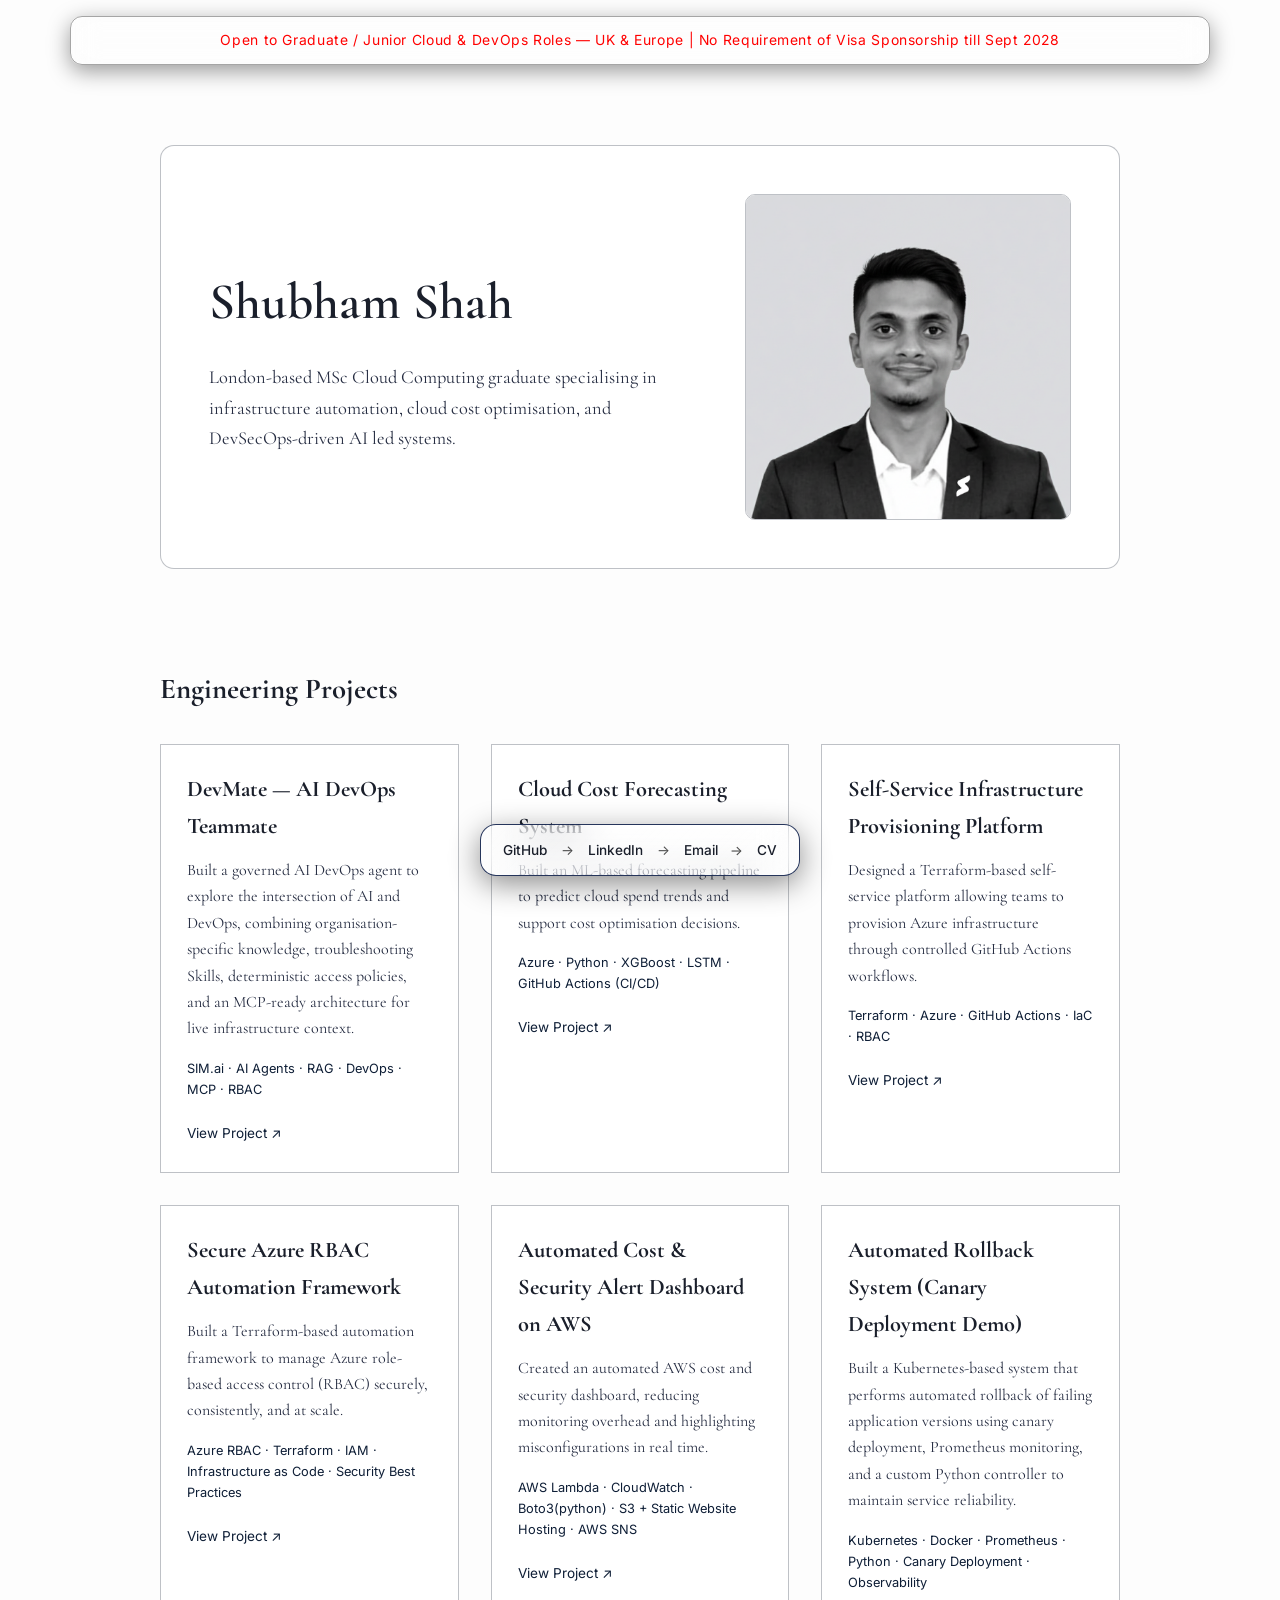
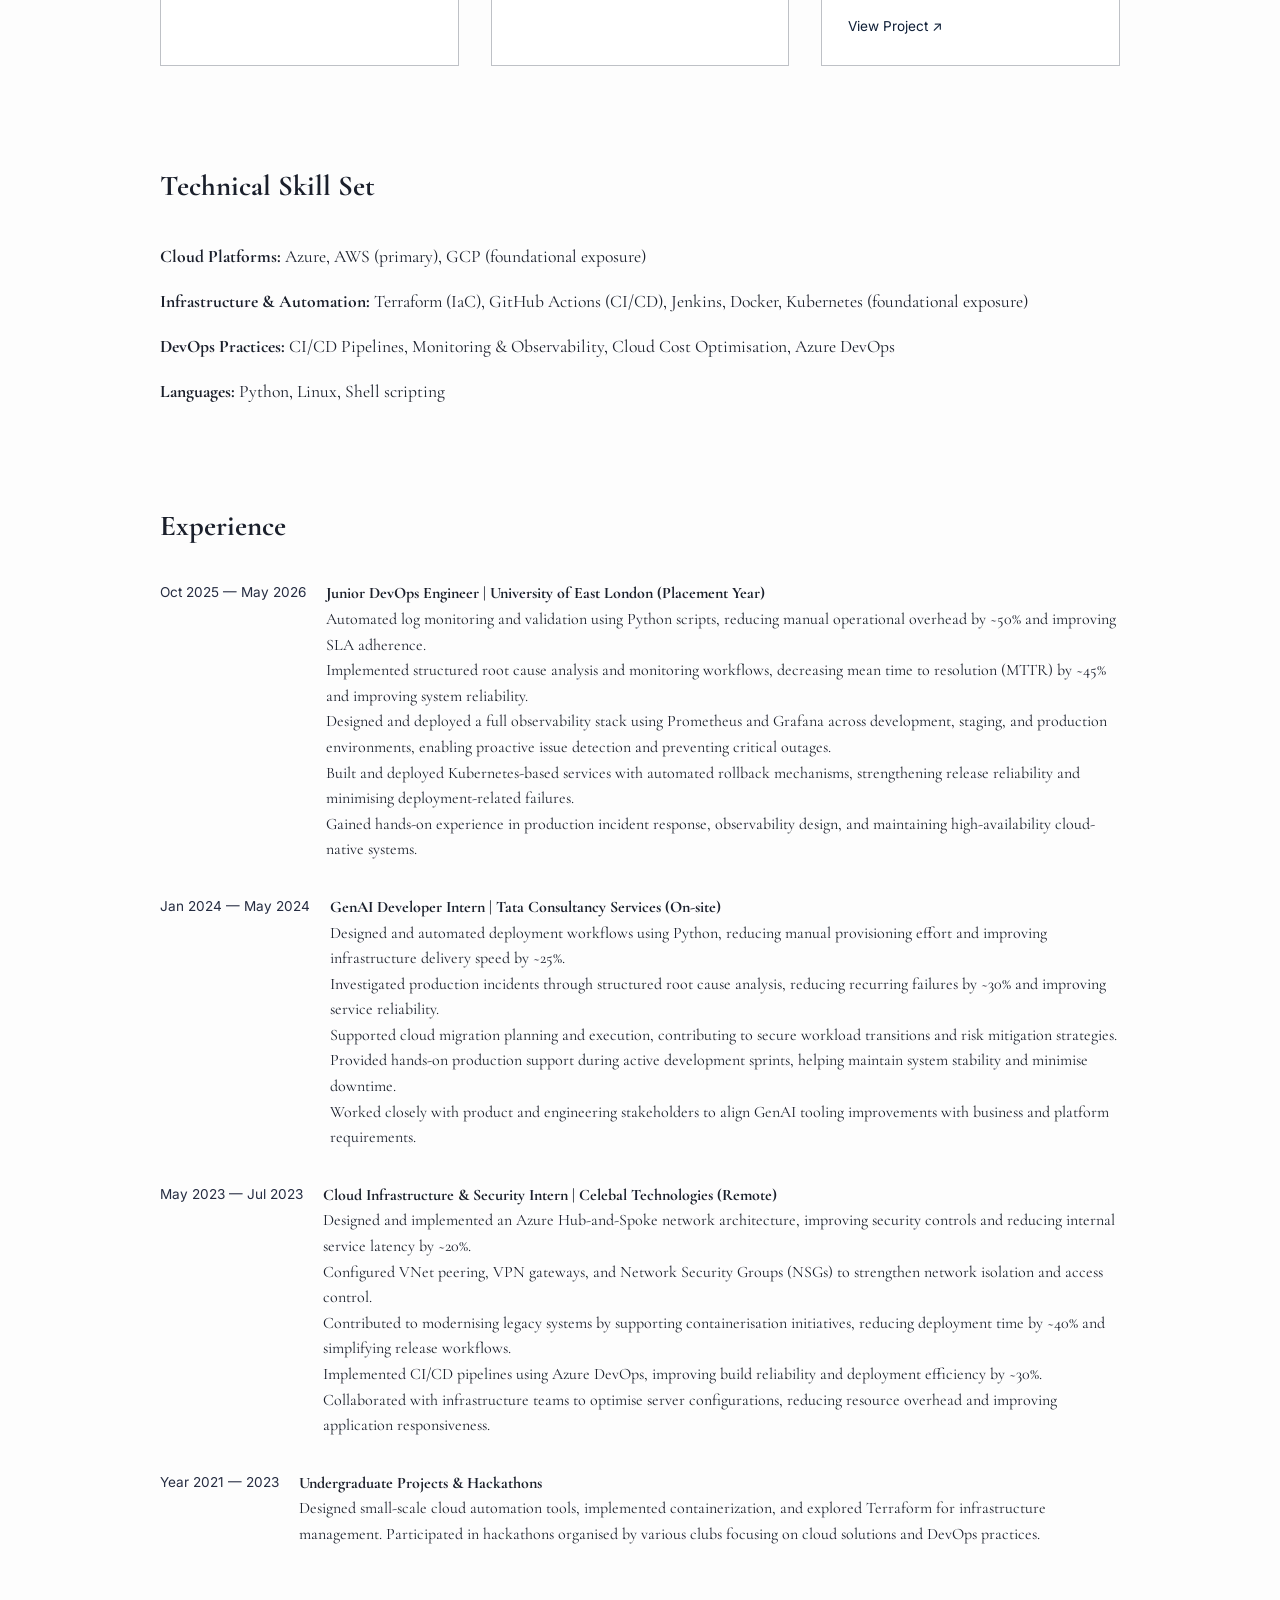
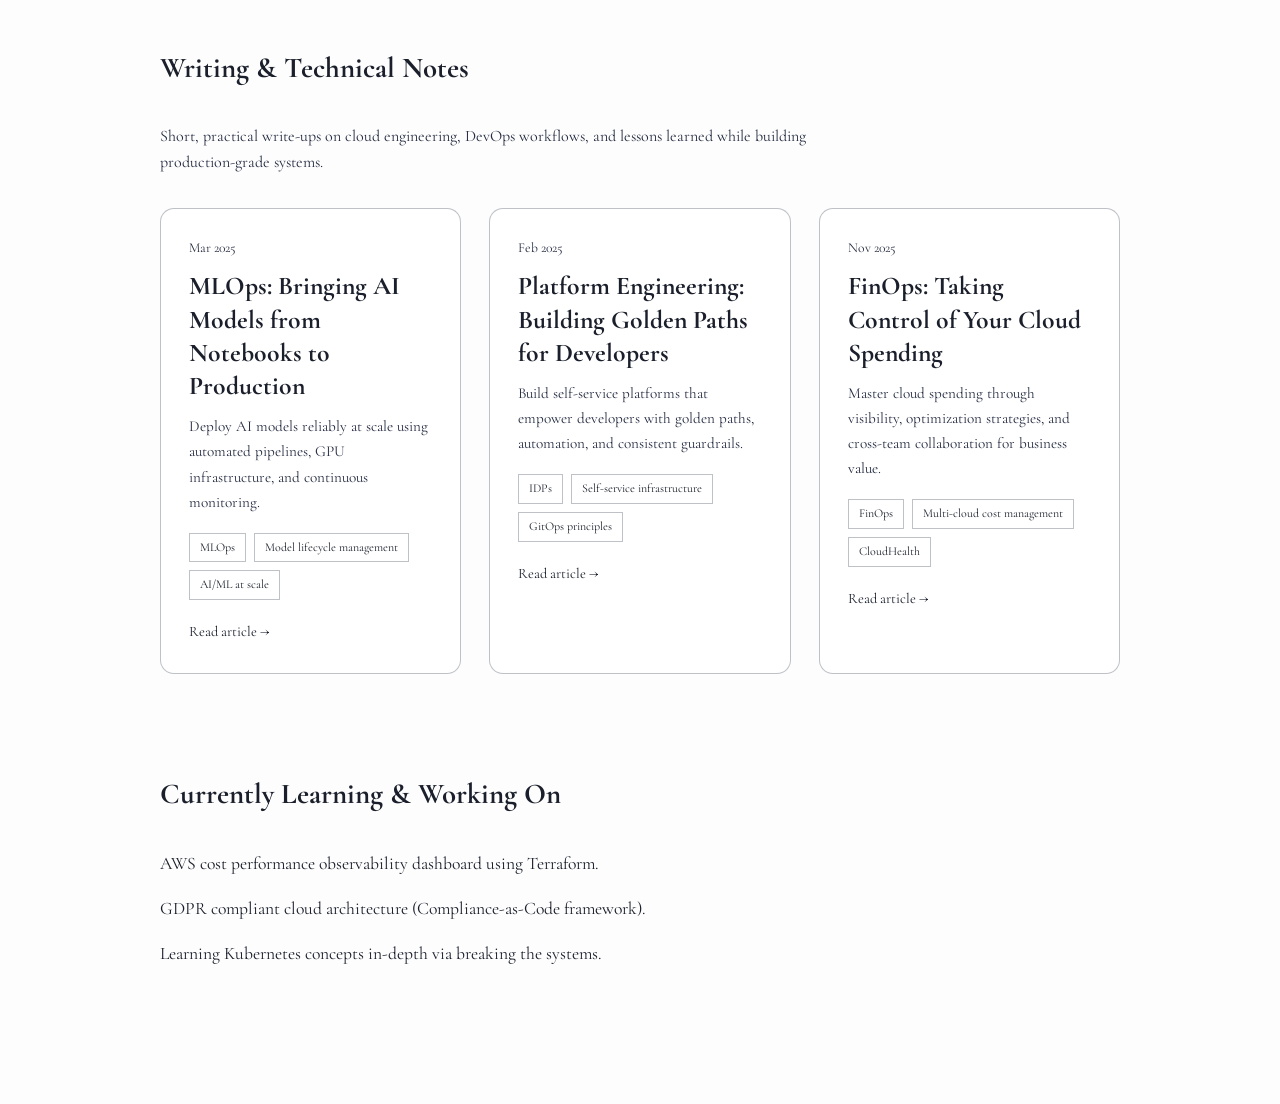
==== index.html @ 37900256 "Modify hiring bar and add DevMate project details Updated hiring bar to reflect no visa sponsorship " ====
<!DOCTYPE html>
<html lang="en">
<head>
  <meta charset="UTF-8" />
  <meta name="viewport" content="width=device-width, initial-scale=1.0" />

  <title>Shubham Shah | Graduate Cloud & DevOps Engineer (UK)</title>

  <!-- SEO -->
  <meta name="description" content="Graduate Cloud & DevOps Engineer based in the UK. MSc Cloud Computing student specialising in Azure, Terraform, CI/CD automation, and cloud cost optimisation. Open to UK & Europe roles requiring visa sponsorship." />
  <meta name="keywords" content="Graduate Cloud Engineer UK, Junior DevOps Engineer, Azure Graduate Engineer, Terraform, CI/CD, Cloud Cost Optimisation, MSc Cloud Computing" />
  <meta name="author" content="Shubham Shah" />

  <!-- Open Graph -->
  <meta property="og:title" content="Shubham Shah | Graduate Cloud & DevOps Engineer (UK)" />
  <meta property="og:description" content="MSc Cloud Computing student specialising in Azure, Terraform, and DevSecOps-driven systems. Open to UK & Europe graduate roles." />
  <meta property="og:type" content="website" />
  <meta property="og:url" content="https://shubhamshah-cloud.me" />
  <meta property="og:image" content="https://shubhamshah-cloud.me/assets/shubham-headshot.png" />

  <!-- LinkedIn -->
  <meta name="linkedin:card" content="summary_large_image" />
  <meta name="linkedin:title" content="Shubham Shah | Graduate Cloud & DevOps Engineer" />
  <meta name="linkedin:description" content="Graduate Cloud & DevOps Engineer based in the UK. Azure, Terraform, CI/CD, cost optimisation." />

  <!-- Fonts -->
  <link rel="preconnect" href="https://fonts.googleapis.com">
  <link rel="preconnect" href="https://fonts.gstatic.com" crossorigin>
  <link href="https://fonts.googleapis.com/css2?family=Cormorant+Garamond:wght@400;500;600&family=Inter:wght@400;500;600&display=swap" rel="stylesheet">
  <link rel="shortcut icon" href="./assets/favicon.png" type="image/x-icon">
  <link rel="stylesheet" href="./css/style.css" />
</head>

<!-- Google tag (gtag.js) -->
<script async src="https://www.googletagmanager.com/gtag/js?id=G-X7SVQ4WQ2C"></script>
<script>
  window.dataLayer = window.dataLayer || [];
  function gtag(){dataLayer.push(arguments);}
  gtag('js', new Date());

  gtag('config', 'G-X7SVQ4WQ2C');
</script>

<body>

  <!-- Sticky Hiring Bar -->
  <div class="hiring-bar">
    Open to Graduate / Junior Cloud & DevOps Roles — UK & Europe | No Requirement of Visa Sponsorship till Sept 2028
  </div>

  <main class="container">

<!-- Hero -->
<section class="hero">
  <div class="hero-card">

    <div class="hero-text">
      <h1>Shubham Shah</h1>
      <p class="subtitle">
        London-based MSc Cloud Computing graduate specialising in infrastructure automation,
        cloud cost optimisation, and DevSecOps-driven AI led systems.
      </p>
    </div>

    <div class="hero-image">
      <img 
        src="assets/shubham-headshot.png"
        alt="Shubham Shah | Graduate Cloud & DevOps Engineer"
        loading="eager"
      />
    </div>

  </div>
</section>


    <!-- Projects -->
    <section class="section">
      <h2>Engineering Projects</h2>

      <div class="grid">

        <article class="card">
          <h3>DevMate — AI DevOps Teammate</h3>
          <p>
            Built a governed AI DevOps agent to explore the intersection of AI and DevOps, combining organisation-specific knowledge, troubleshooting Skills, deterministic access policies, and an MCP-ready architecture for live infrastructure context.
          </p>
          <span class="meta">
            SIM.ai · AI Agents · RAG · DevOps · MCP · RBAC
          </span>
          <a class="project-link" href="https://github.com/Shubham3062/DevMate-AI-DevOps-Teammate" target="_blank">
            View Project ↗
          </a>
        </article>

        
        <article class="card">
          <h3>Cloud Cost Forecasting System</h3>
          <p>
            Built an ML-based forecasting pipeline to predict cloud spend trends and
            support cost optimisation decisions.
          </p>
          <span class="meta">
            Azure · Python · XGBoost · LSTM · GitHub Actions (CI/CD)
          </span>
          <a class="project-link" href="https://drive.google.com/file/d/1mlfIGfrGMw0y7oA1GEj333Q5GN-JoqkY/view?usp=sharing" target="_blank">
            View Project ↗
          </a>
        </article>

        <article class="card">
          <h3>Self-Service Infrastructure Provisioning Platform</h3>
          <p>
            Designed a Terraform-based self-service platform allowing teams to
            provision Azure infrastructure through controlled GitHub Actions workflows.
          </p>
          <span class="meta">
            Terraform · Azure · GitHub Actions · IaC · RBAC
          </span>
          <a class="project-link" href="https://github.com/Shubham3062/Self-Infra-Provision-Using-Terraform" target="_blank">
            View Project ↗
          </a>
        </article>

        <article class="card">
          <h3>Secure Azure RBAC Automation Framework</h3>
          <p>
            Built a Terraform-based automation framework to manage Azure role-based access control (RBAC) securely, consistently, and at scale.
          </p>
          <span class="meta">
            Azure RBAC · Terraform · IAM · Infrastructure as Code · Security Best Practices
          </span>
          <a class="project-link" href="https://github.com/Shubham3062/Secure-Azure-RBAC-Automation" target="_blank">
            View Project ↗
          </a>
        </article>

        <article class="card">
          <h3>Automated Cost & Security Alert Dashboard on AWS</h3>
          <p>
            Created an automated AWS cost and security dashboard, reducing monitoring overhead and highlighting misconfigurations in real time.
          </p>
          <span class="meta">
            AWS Lambda · CloudWatch · Boto3(python) · S3 + Static Website Hosting · AWS SNS
          </span>
          <a class="project-link" href="https://github.com/Shubham3062/Automated-Cost-Security-Alert-Dashboard-on-AWS " target="_blank">
            View Project ↗
          </a>
        </article>

        <article class="card">
          <h3>Automated Rollback System (Canary Deployment Demo)</h3>
          <p>
            Built a Kubernetes-based system that performs automated rollback of failing application versions using canary deployment, Prometheus monitoring, and a custom Python controller to maintain service reliability.
          </p>
          <span class="meta">
            Kubernetes · Docker · Prometheus · Python · Canary Deployment · Observability
          </span>
          <a class="project-link" href="https://github.com/Shubham3062/Automated-Rollback-System" target="_blank">
            View Project ↗
          </a>
        </article>

        <!-- <article class="card">
          <h3>Cloud Reliability Engineering & Incident Simulation</h3>
          <p>
            Simulated infrastructure failures to validate auto-healing, scaling behaviour, and incident response workflows in cloud environments.
          </p>
          <span class="meta">
            Azure Compute Services · Auto Scaling · Health Probes · Fault Simulation · Runbooks · Post-Incident Reviews
          </span>
          <a class="project-link" href="https://github.com/yourusername/self-service-infra" target="_blank">
            View Project ↗
          </a>
        </article> -->

      </div>
    </section>

    <!-- Skills -->
    <section class="section">
      <h2>Technical Skill Set</h2>

      <ul class="skills">
        <li><strong>Cloud Platforms:</strong> Azure, AWS (primary), GCP (foundational exposure)</li>
        <li><strong>Infrastructure & Automation:</strong> Terraform (IaC), GitHub Actions (CI/CD), Jenkins, Docker, Kubernetes (foundational exposure)</li>
        <li><strong>DevOps Practices:</strong> CI/CD Pipelines, Monitoring & Observability, Cloud Cost Optimisation, Azure DevOps</li>
        <li><strong>Languages:</strong> Python, Linux, Shell scripting</li>
      </ul>
    </section>

  <!-- Experience -->
<section class="section">
  <h2>Experience</h2>

  <div class="experience-list">

        <div class="experience-item">
  <span class="year">Oct 2025 — May 2026</span>
  <p>
    <b>Junior DevOps Engineer | University of East London (Placement Year)</b><br />
    Automated log monitoring and validation using Python scripts, reducing manual operational overhead by ~50% and improving SLA adherence.<br>

    Implemented structured root cause analysis and monitoring workflows, decreasing mean time to resolution (MTTR) by ~45% and improving system reliability.<br>

    Designed and deployed a full observability stack using Prometheus and Grafana across development, staging, and production environments, enabling proactive issue detection and preventing critical outages.<br>

    Built and deployed Kubernetes-based services with automated rollback mechanisms, strengthening release reliability and minimising deployment-related failures.<br>

    Gained hands-on experience in production incident response, observability design, and maintaining high-availability cloud-native systems.
  </p>
</div>

    <div class="experience-item">
      <span class="year">Jan 2024 — May 2024</span>
      <p>
        <b>GenAI Developer Intern | Tata Consultancy Services (On-site)</b><br />
        Designed and automated deployment workflows using Python, reducing manual provisioning effort and improving infrastructure delivery speed by ~25%.<br>

Investigated production incidents through structured root cause analysis, reducing recurring failures by ~30% and improving service reliability.<br>

Supported cloud migration planning and execution, contributing to secure workload transitions and risk mitigation strategies.<br>

Provided hands-on production support during active development sprints, helping maintain system stability and minimise downtime.<br>

Worked closely with product and engineering stakeholders to align GenAI tooling improvements with business and platform requirements.
      </p>
    </div>

    <div class="experience-item">
      <span class="year">May 2023 — Jul 2023</span>
      <p>
        <b>Cloud Infrastructure & Security Intern | Celebal Technologies (Remote)</b><br />
        Designed and implemented an Azure Hub-and-Spoke network architecture, improving security controls and reducing internal service latency by ~20%.<br>

Configured VNet peering, VPN gateways, and Network Security Groups (NSGs) to strengthen network isolation and access control.<br>

Contributed to modernising legacy systems by supporting containerisation initiatives, reducing deployment time by ~40% and simplifying release workflows.<br>

Implemented CI/CD pipelines using Azure DevOps, improving build reliability and deployment efficiency by ~30%.<br>

Collaborated with infrastructure teams to optimise server configurations, reducing resource overhead and improving application responsiveness.
      </p>
    </div>

    <div class="experience-item">
      <span class="year">Year 2021 — 2023</span>
      <p>
        <b>Undergraduate Projects & Hackathons</b><br />
        Designed small-scale cloud automation tools, implemented containerization,
        and explored Terraform for infrastructure management. 
        Participated in hackathons organised by various clubs focusing on cloud solutions and DevOps practices.
      </p>
    </div>

  </div>
</section>



<!-- Blogs -->
<section class="section">
  <h2>Writing & Technical Notes</h2>
  <p class="section-intro">
    Short, practical write-ups on cloud engineering, DevOps workflows, and
    lessons learned while building production-grade systems.
  </p>

  <div class="blog-grid">

    <article class="blog-card">
      <span class="blog-date">Mar 2025</span>
      <h3>
        MLOps: Bringing AI Models from Notebooks to Production
      </h3>
      <p>
        Deploy AI models reliably at scale using automated pipelines, GPU infrastructure, and continuous monitoring.
      </p>
      <div class="blog-tags">
        <span>MLOps</span>
        <span>Model lifecycle management</span>
        <span>AI/ML at scale</span>
      </div>
      <a href="./blogs/mlops.html" class="blog-link">
        Read article →
      </a>
    </article>

    <article class="blog-card">
      <span class="blog-date">Feb 2025</span>
      <h3>
        Platform Engineering: Building Golden Paths for Developers
      </h3>
      <p>
        Build self-service platforms that empower developers with golden paths, automation, and consistent guardrails.
      </p>
      <div class="blog-tags">
        <span>IDPs</span>
        <span>Self-service infrastructure</span>
        <span>GitOps principles</span>
      </div>
      <a href="./blogs/platform.html" class="blog-link">
        Read article →
      </a>
    </article>

    <article class="blog-card">
      <span class="blog-date">Nov 2025</span>
      <h3>
        FinOps: Taking Control of Your Cloud Spending
      </h3>
      <p>
         Master cloud spending through visibility, optimization strategies, and cross-team collaboration for business value.
      </p>
      <div class="blog-tags">
        <span>FinOps</span>
        <span>Multi-cloud cost management</span>
        <span>CloudHealth</span>
      </div>
      <a href="./blogs/finops.html" class="blog-link">
        Read article →
      </a>
    </article>

  </div>
</section>



<div class="hire-me">
  <p class="hire-title">Interested in working together?</p>
  <p class="hire-text">
    If you’re hiring for cloud or DevOps roles, I’d be happy to discuss how my work could fit your team.
  </p>
  <a
    href="mailto:shubhamshah130@gmail.com?subject=Exploring%20a%20Cloud%20Engineering%20Opportunity&body=Hi%20Shubham,%0D%0A%0D%0AI’ve%20reviewed%20your%20work%20and%20would%20like%20to%20discuss%20a%20potential%20opportunity%20to%20work%20together.%0D%0A%0D%0ABest%20regards,"
    class="hire-link"
  >
    Start a conversation →
  </a>
</div>




    <!-- Current Focus -->
    <section class="section">
      <h2>Currently Learning & Working On</h2>

      <ul class="focus">
        <li>AWS cost performance observability dashboard using Terraform.</li>
        <li>GDPR compliant cloud architecture (Compliance-as-Code framework).</li>
        <li>Learning Kubernetes concepts in-depth via breaking the systems.</li>
      </ul>
    </section>

  </main>

  <!-- Floating Glass Island -->
  <div class="floating-links">
    <a href="https://github.com/Shubham3062" target="_blank">GitHub</a>
    <span class="arrow">→</span>

    <a href="https://linkedin.com/in/shubhamshah30" target="_blank">LinkedIn</a>
    <span class="arrow">→</span>

    <a href="mailto:shahshubham130@gmail.com">Email</a>
    <span class="arrow rotate">↗</span>

    <a href="https://drive.google.com/file/d/14L3vm9Drym7bvIbJFy0ZajEjXGR_UyhY/view?usp=drive_link" target="_blank">CV</a>
  </div>

</body>
</html>
---- css/style.css ----
:root {
  --bg: #fdfdfd;          
  --surface: #ffffff;      
  --text: #1a1f2b;        
  --muted: #252c41;        
  --accent: #0e1e36;       
  --border: rgba(22, 32, 51, 0.28); 
  --glass: rgba(11, 30, 74, 0.55);  
}


* {
  margin: 0;
  padding: 0;
  box-sizing: border-box;
}

body {
  background: var(--bg);
  color: var(--text);
  font-family: 'Cormorant Garamond', serif;
  line-height: 1.65;
}

/* Hiring Bar — Glassmorphed, Rounded, Elevated */
.hiring-bar {
  position: sticky;
  top: 16px; /* space from top */
  z-index: 1000;

  max-width: 1140px;
  margin: 0 auto;

  background: linear-gradient(
    135deg,
    rgba(221, 228, 232, 0.18),
    
  );

  backdrop-filter: blur(14px) saturate(135%);
  -webkit-backdrop-filter: blur(14px) saturate(135%);

  color: #ff0000;
  font-family: 'Inter', sans-serif;
  font-size: 0.87rem;
  letter-spacing: 0.045em;
  text-align: center;

  padding: 12px 20px;

  border-radius: 12px;
  border: 1px solid rgba(0, 0, 0, 0.35);

  box-shadow:
    0 6px 22px rgba(0, 0, 0, 0.4),
    inset 0 0 0 1px rgba(255, 255, 255, 0);
}



/* Layout */
.container {
  max-width: 960px;
  margin: 0 auto;
  padding: 0px 0px 120px;
}

.section {
  margin-top: 96px;
}

/* Hero Section */
.hero {
  margin: 96px 0 72px;
}

/* Hero Card */
.hero-card {
  display: grid;
  grid-template-columns: 1.2fr 0.8fr;
  gap: 48px;
  align-items: center;

  background: var(--surface);
  border: 1px solid var(--border);
  border-radius: 14px;

  padding: 48px;
}

/* Hero Text */
.hero-text h1 {
  font-family: 'Cormorant Garamond', serif;
  font-size: 3.2rem;
  font-weight: 600;
  color: var(--text);
  margin: 0;
}

.hero-text .subtitle {
  max-width: 560px;
  margin-top: 18px;
  font-size: 1.15rem;
  line-height: 1.65;
  color: var(--muted);
}

/* Hero Image */
.hero-image img {
  width: 100%;
  max-width: 360px;
  height: auto;
  display: block;

  border-radius: 10px;
  border: 1px solid var(--border);
}


/* Headings */
h2 {
  font-size: 1.8rem;
  margin-bottom: 32px;
}

h3 {
  font-size: 1.4rem;
  margin-bottom: 12px;
}

/* Grid */
.grid {
  display: grid;
  grid-template-columns: repeat(auto-fit, minmax(280px, 1fr));
  gap: 32px;
}

/* Cards */
.card {
  background: var(--surface);
  border: 1px solid var(--border);
  padding: 26px;
}

.card p {
  color: var(--muted);
  margin-bottom: 16px;
  font: Inter, sans-serif;
}

.meta {
  display: block;
  font-family: 'Inter', sans-serif;
  font-size: 0.8rem;
  color: var(--accent);
  margin-bottom: 20px;
}

.project-link {
  font-family: 'Inter', sans-serif;
  font-size: 0.85rem;
  text-decoration: none;
  color: var(--accent);
  border-bottom: 1px solid transparent;
}

.project-link:hover {
  border-color: var(--accent);
}

/* Lists */
.skills,
.focus {
  list-style: none;
}

.skills li,
.focus li {
  margin-bottom: 16px;
  font-size: 1.1rem;
}

/* Experience List */
.experience-list {
  display: flex;
  flex-direction: column;
  gap: 32px; /* subtle vertical space between items */
}

.experience-item {
  display: flex;
  gap: 20px; /* space between year and description */
  align-items: flex-start;
}

.experience-item .year {
  flex-shrink: 0;
  font-family: 'Inter', sans-serif;
  font-size: 0.85rem;
  color: var(--muted);
  white-space: nowrap;
}

.experience-item p {
  margin: 0;
  color: var(--text);
  line-height: 1.6;
}

/* Blog Section */
.section-intro {
  max-width: 720px;
  margin-bottom: 32px;
  color: var(--muted);
  font-size: 1rem;
}

.blog-grid {
  display: grid;
  grid-template-columns: repeat(auto-fit, minmax(280px, 1fr));
  gap: 28px;
}

.blog-card {
  background: var(--surface);
  border: 1px solid var(--border);
  padding: 28px;
  border-radius: 14px;
  transition: transform 0.25s ease, box-shadow 0.25s ease;
}

.blog-card:hover {
  transform: translateY(-4px);
  box-shadow: 0 12px 30px rgba(22, 32, 51, 0.08);
}

.blog-date {
  display: block;
  font-size: 0.85rem;
  color: var(--muted);
  margin-bottom: 10px;
}

.blog-card h3 {
  font-family: "Cormorant Garamond", serif;
  font-size: 1.6rem;
  margin-bottom: 12px;
  line-height: 1.3;
}

.blog-card p {
  font-size: 0.95rem;
  color: var(--muted);
  margin-bottom: 18px;
}

.blog-tags {
  display: flex;
  flex-wrap: wrap;
  gap: 8px;
  margin-bottom: 18px;
}

.blog-tags span {
  font-size: 0.75rem;
  padding: 4px 10px;
  border: 1px solid var(--border);
  background: #ffffff;
  color: var(--text);
}

.blog-link {
  font-size: 0.9rem;
  text-decoration: none;
  color: var(--text);
  border-bottom: 1px solid transparent;
  transition: border-color 0.2s ease;
}

.blog-link:hover {
  border-color: var(--text);
}

/* Mobile tweaks */
@media (max-width: 480px) {
  .blog-card {
    padding: 22px;
  }

  .blog-card h3 {
    font-size: 1.4rem;
  }
}

/* Hire Me CTA */
.hire-me {
  position: fixed;
  bottom: 100px;
  right: 28px;
  max-width: 320px;
  padding: 22px 24px;
  background: rgba(255, 255, 255, 0.82);
  backdrop-filter: blur(18px);
  border: 1px solid rgba(22, 32, 51, 0.35);
  border-radius: 14px;
  box-shadow: 0 20px 40px rgba(22, 32, 51, 0.12);

  opacity: 0;
  transform: translateY(10px);
  pointer-events: none;
  transition: all 0.3s ease;
}

/* Show on hover (desktop intent) */
body:hover .hire-me {
  opacity: 1;
  transform: translateY(0);
  pointer-events: auto;
}

/* Title */
.hire-title {
  font-size: 1.1rem;
  font-weight: 600;
  color: var(--text);
  margin-bottom: 8px;
  letter-spacing: 0.2px;
}

/* Body text */
.hire-text {
  font-size: 0.90rem;
  color: var(--muted);
  line-height: 1.5;
  margin-bottom: 14px;
}

/* CTA link */
.hire-link {
  font-size: 0.90rem;
  font-weight: 500;
  color: #ff2222;
  text-decoration: none;
  border-bottom: 1px solid rgba(31, 58, 138, 0.3);
  padding-bottom: 2px;
  transition: color 0.2s ease, border-color 0.2s ease;
}

.hire-link:hover {
  color: #1a2f6b;
  border-bottom-color: #1a2f6b;
}

/* Disable on mobile */
@media (max-width: 768px) {
  .hire-me {
    display: none;
  }
}


/* Floating Glass Island */
.floating-links {
  position: fixed;
  bottom: 24px;
  left: 50%;
  transform: translateX(-50%);
  background: linear-gradient(
    135deg,
    rgba(255,255,255,0.25),
    rgba(255,255,255,0.08)
  );
  backdrop-filter: blur(18px) saturate(140%);
  -webkit-backdrop-filter: blur(18px) saturate(140%);
  border: 1px solid rgba(15, 32, 74, 0.9);
  border-radius: 16px;
  padding: 14px 22px;
  display: flex;
  gap: 14px;
  align-items: center;
  font-family: 'Inter', sans-serif;
  font-size: 0.85rem;
  box-shadow:
    0 8px 30px rgba(0, 0, 0, 0.45),
    inset 0 0 0 1px rgba(255, 255, 255, 0.12);
}

.floating-links a {
  text-decoration: none;
  color: var(--text);
  font-weight: 500;
}

.arrow {
  color: rgba(0, 0, 0, 0.7);
}

.arrow.rotate {
  transform: rotate(45deg);
}

/* =========================
   Notes / Blog Page (Refined)
   ========================= */

.blog-page {
  max-width: 960px;
  margin: 40px auto 140px;
  padding: 0 20px;
}

/* Title */
.blog-title {
  font-size: 2.8rem;
  font-weight: 600;
  color: var(--text);
  margin-bottom: 6px;
}

/* Meta */
.blog-meta {
  font-family: "Inter", sans-serif;
  font-size: 0.85rem;
  color: var(--muted);
  letter-spacing: 0.03em;
  margin-bottom: 42px;
}

/* Content Card */
.blog-body {
  background: var(--surface);
  border: 1px solid var(--border);
  border-radius: 16px;
  padding: 48px 52px;
}

/* Paragraphs */
.blog-body p {
  font-family: "Inter", sans-serif;
  font-size: 0.95rem;
  line-height: 1.75;
  color: var(--text);
  margin-bottom: 10px;
}

/* Section Headings */
.blog-body h2 {
  font-family: "Inter", sans-serif;
  font-size: 1rem;
  font-weight: 600;
  letter-spacing: 0.04em;
  text-transform: uppercase;
  color: var(--accent);
  margin: 52px 0 14px;
}

.blog-body h3 {
  font-family: "Inter", sans-serif;
  font-size: 0.95rem;
  font-weight: 600;
  color: var(--text);
  margin: 34px 0 12px;
}

/* Lists */
.blog-body ul {
  margin: 14px 0 26px 20px;
  padding: 0;
}

.blog-body li {
  font-family: "Inter", sans-serif;
  font-size: 0.9rem;
  line-height: 1.65;
  color: var(--text);
  margin-bottom: 10px;
}

/* Soft Divider */
.blog-divider {
  height: 1px;
  background: linear-gradient(
    to right,
    transparent,
    var(--border),
    transparent
  );
  margin: 48px 0;
}

/* CTA */
.blog-cta {
  margin-top: 56px;
  padding-top: 28px;
  border-top: 1px solid var(--border);
}

.blog-cta p {
  font-family: "Inter", sans-serif;
  font-size: 0.9rem;
  color: var(--muted);
  margin-bottom: 10px;
}

.blog-cta a {
  font-family: "Inter", sans-serif;
  font-size: 0.9rem;
  font-weight: 500;
  color: var(--accent);
  text-decoration: none;
  border-bottom: 1px solid rgba(14, 30, 54, 0.35);
  padding-bottom: 2px;
  transition: border-color 0.2s ease;
}

.blog-cta a:hover {
  border-bottom-color: var(--accent);
}

/* =========================
   Mobile Refinement
   ========================= */

@media (max-width: 768px) {
  .blog-title {
    font-size: 2.2rem;
  }

  .blog-body {
    padding: 34px 26px;
  }

  .blog-meta {
    margin-bottom: 32px;
  }
}

@media (max-width: 480px) {
  .blog-title {
    font-size: 2rem;
  }

  .blog-body {
    padding: 28px 22px;
  }
}


/* ----------------------------
   Mobile Optimisation
-----------------------------*/

@media (max-width: 768px) {

  .container {
    padding: 0px 24px 100px;
  }

  .hiring-bar {
    top: 12px;
    margin: 0 16px;
    font-size: 0.75rem;
    padding: 10px 16px;
  }

  .hero {
    margin: 64px 0 56px;
  }

  .hero-card {
    grid-template-columns: 1fr;
    gap: 32px;
    padding: 32px;
    text-align: center;
  }

  .hero-text h1 {
    font-size: 2.4rem;
  }

  .hero-text .subtitle {
    margin: 14px auto 0;
    font-size: 1rem;
  }

  .hero-image img {
    max-width: 260px;
    margin: 0 auto;
  }

  .subtitle {
    font-size: 1.05rem;
  }

  .section {
    margin-top: 72px;
  }

  h2 {
    font-size: 1.5rem;
    margin-bottom: 24px;
  }

  h3 {
    font-size: 1.25rem;
  }

  .card {
    padding: 22px;
  }

  .skills li,
  .focus li {
    font-size: 1rem;
  }

  .experience {
    flex-direction: inherit;
    gap: 8px;
  }

  .experience-item {
    flex-wrap: wrap;
  }

  .floating-links {
    backdrop-filter: blur(14px) saturate(130%);
    padding: 12px 18px;
    font-size: 0.8rem;
    /* flex-wrap: wrap; */
    justify-content: center;
  }
}

@media (max-width: 480px) {

  .hero h1 {
    font-size: 2.1rem;
  }

  .subtitle {
    font-size: 1rem;
  }

  .floating-links {
    bottom: 16px;
  }
}
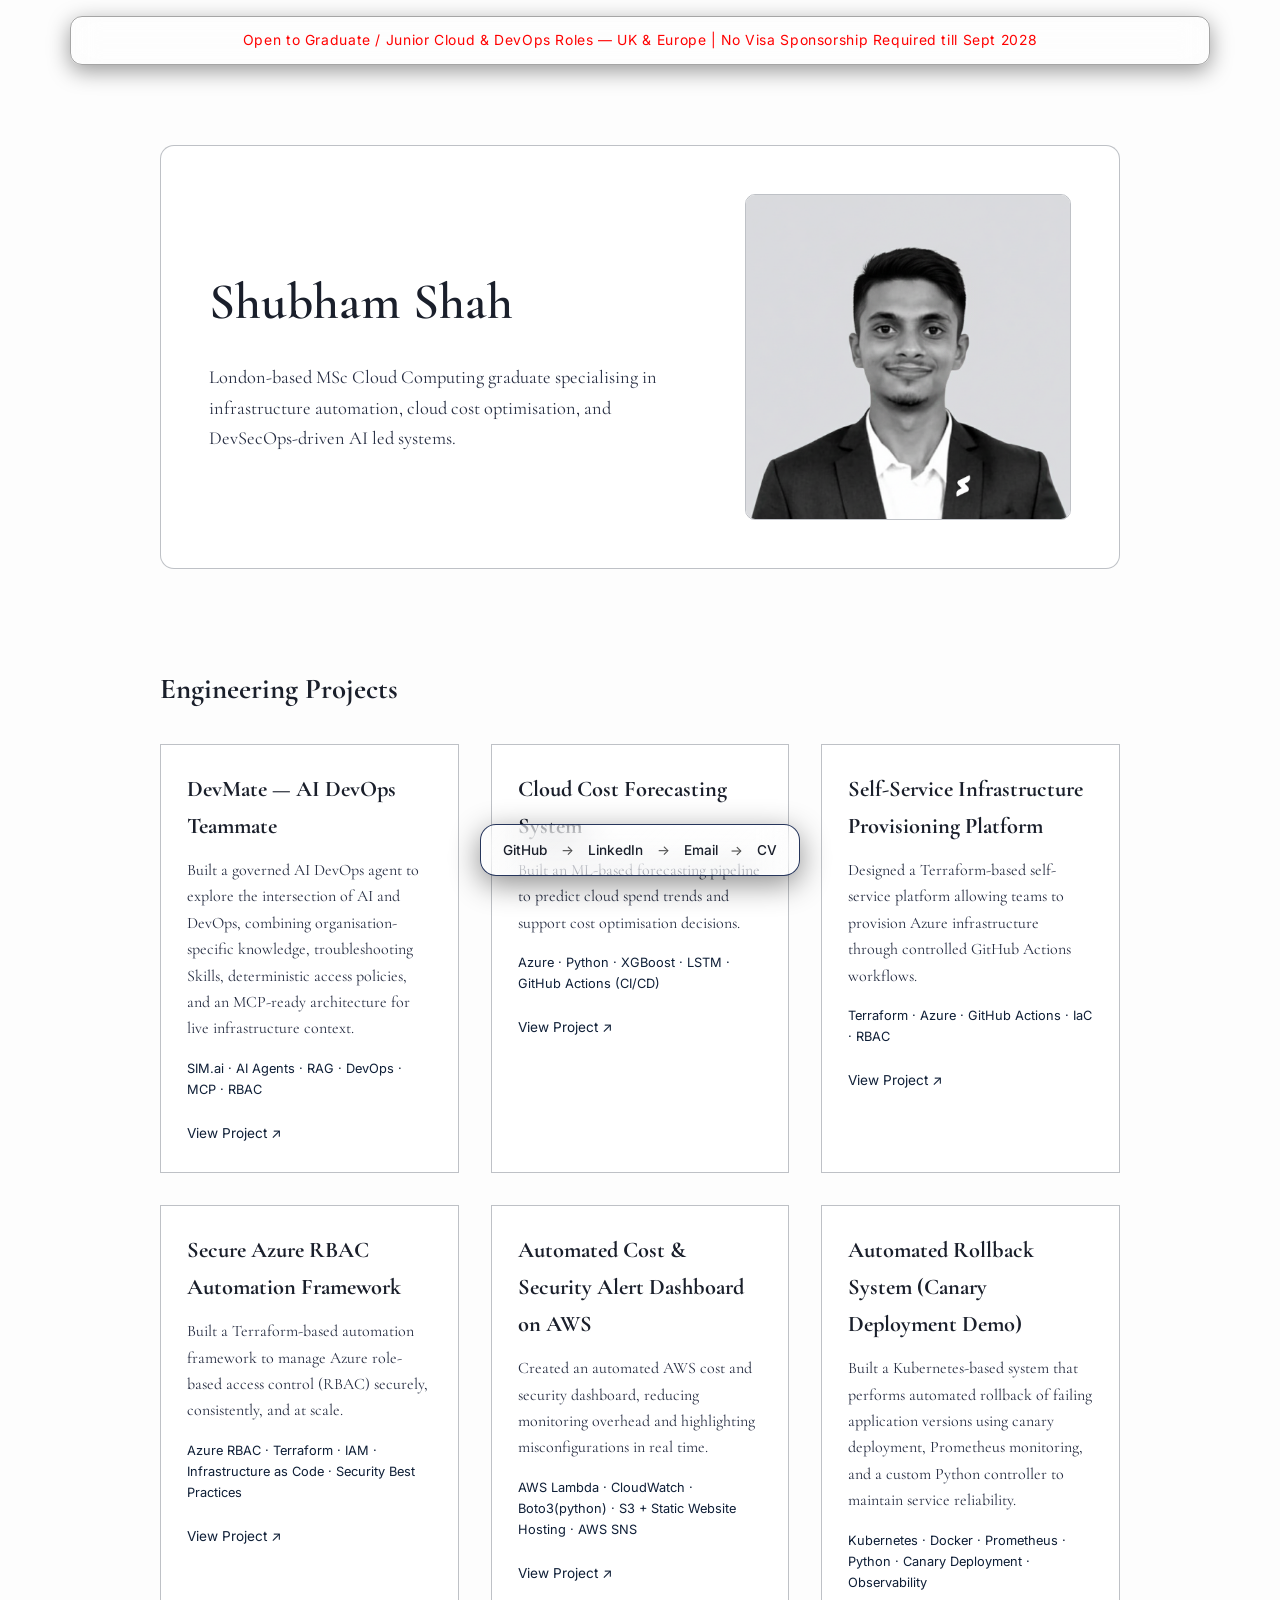
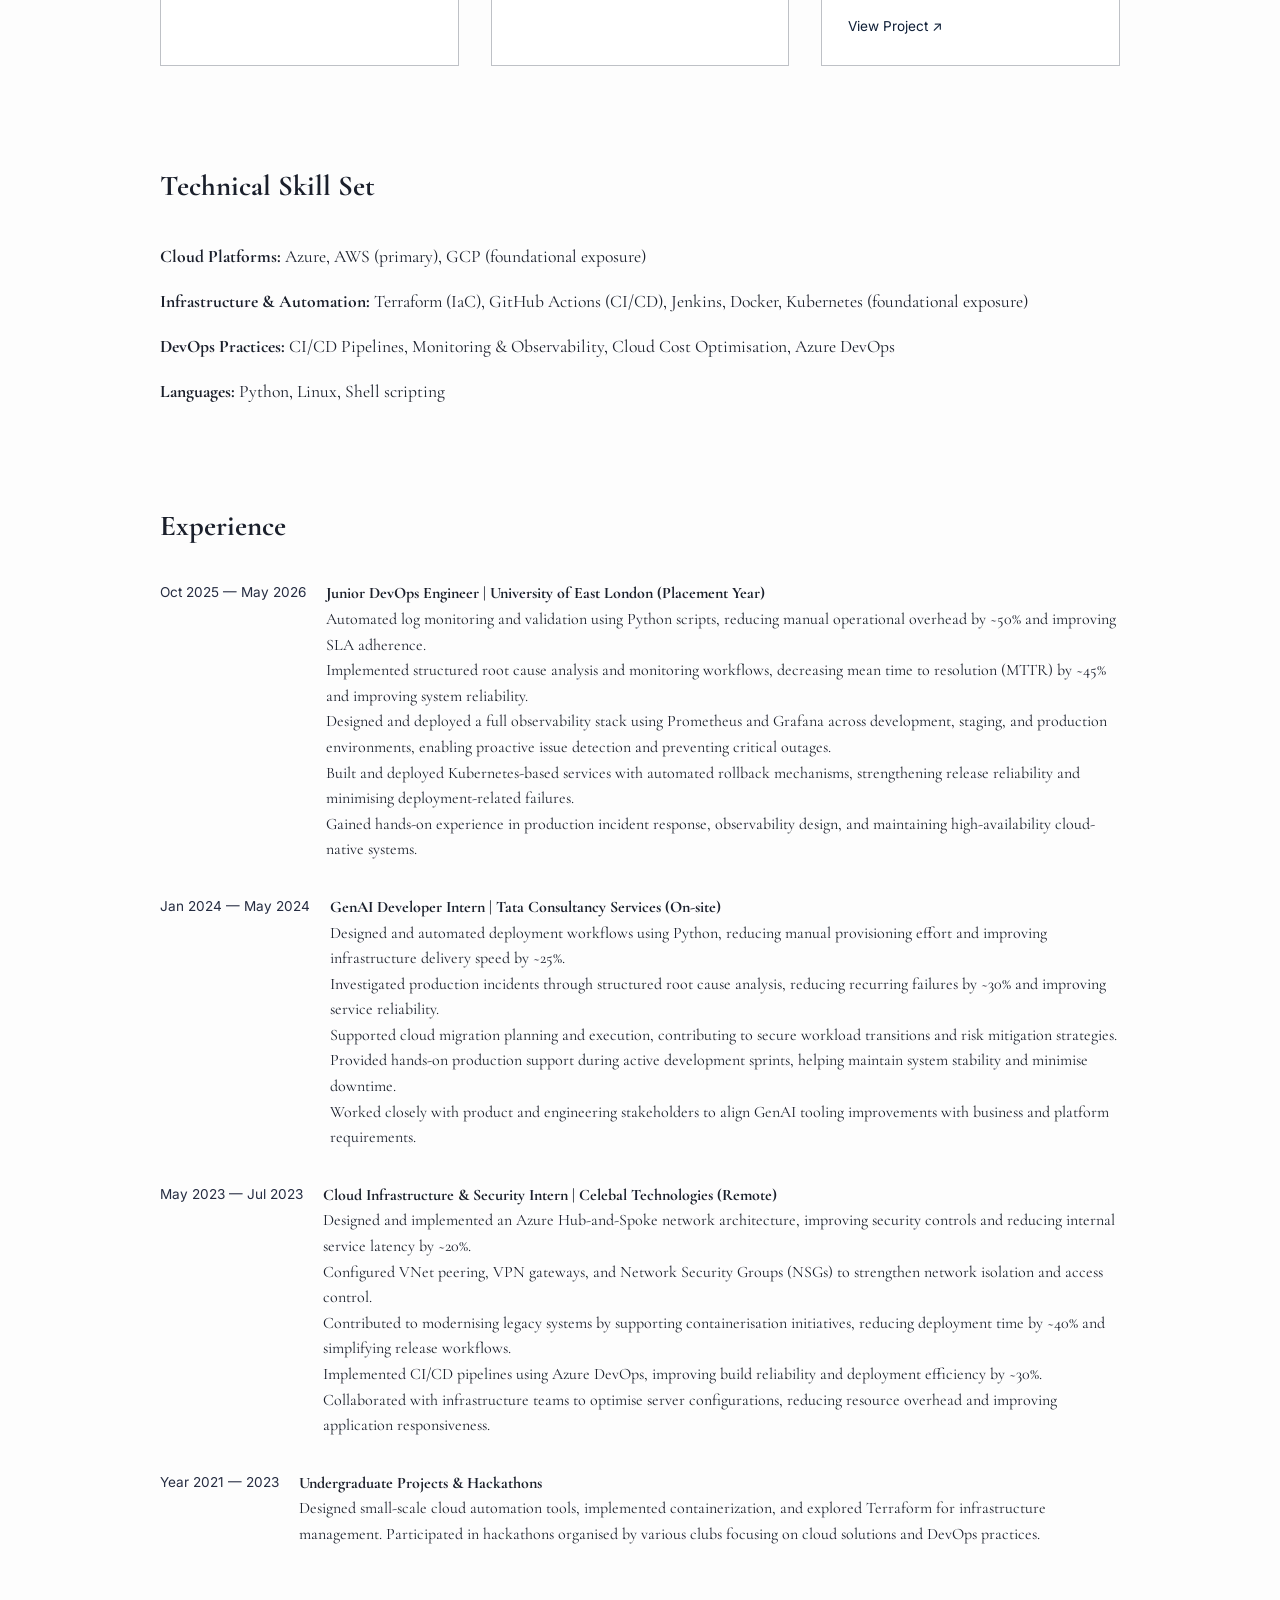
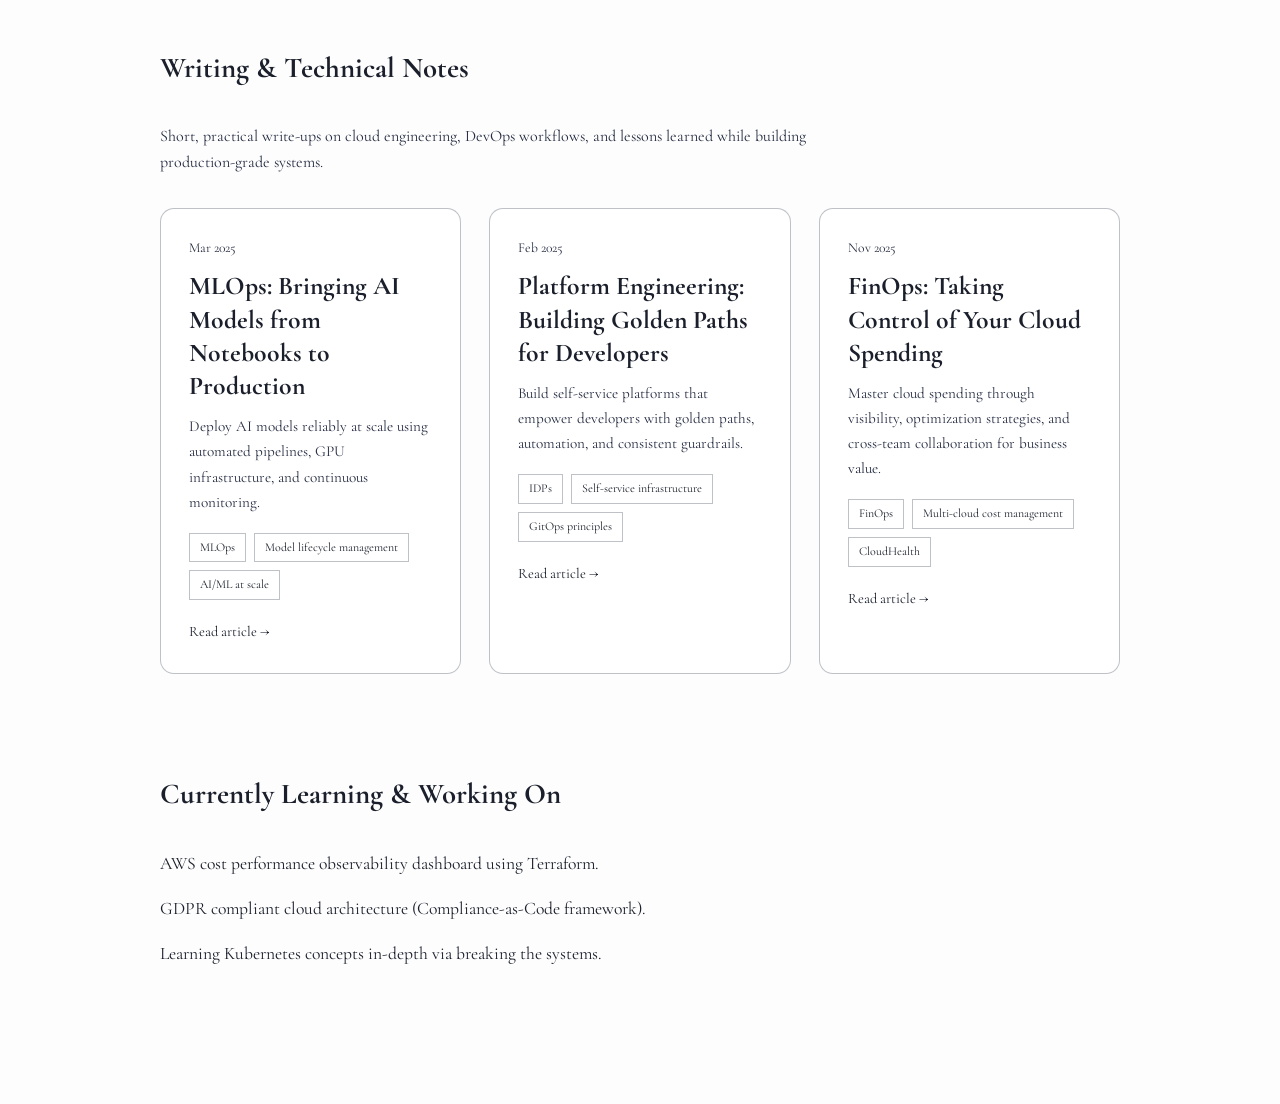
==== commit be6d80ce: "Update hiring bar text for visa sponsorship" ====
--- a/index.html
+++ b/index.html
@@ -45,7 +45,7 @@
 
   <!-- Sticky Hiring Bar -->
   <div class="hiring-bar">
-    Open to Graduate / Junior Cloud & DevOps Roles — UK & Europe | No Requirement of Visa Sponsorship till Sept 2028
+    Open to Graduate / Junior Cloud & DevOps Roles — UK & Europe | No Visa Sponsorship Required till Sept 2028
   </div>
 
   <main class="container">
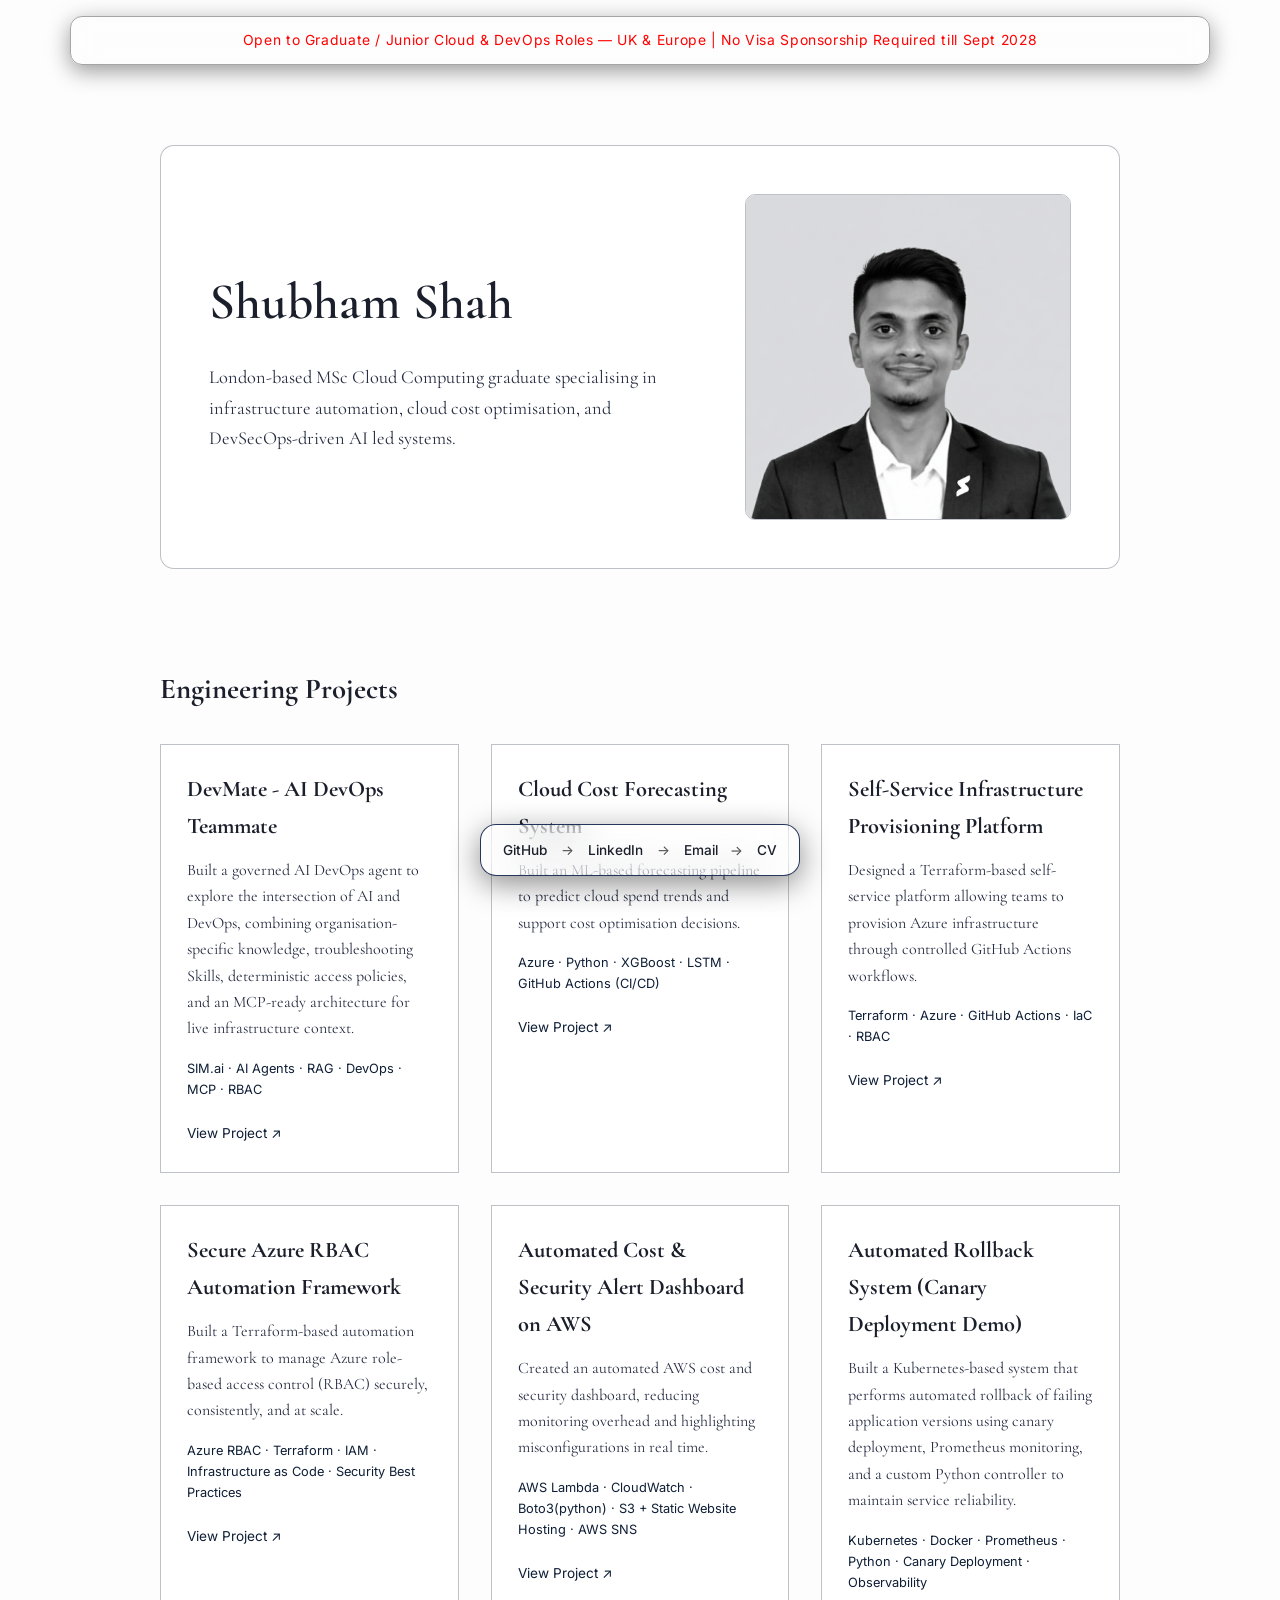
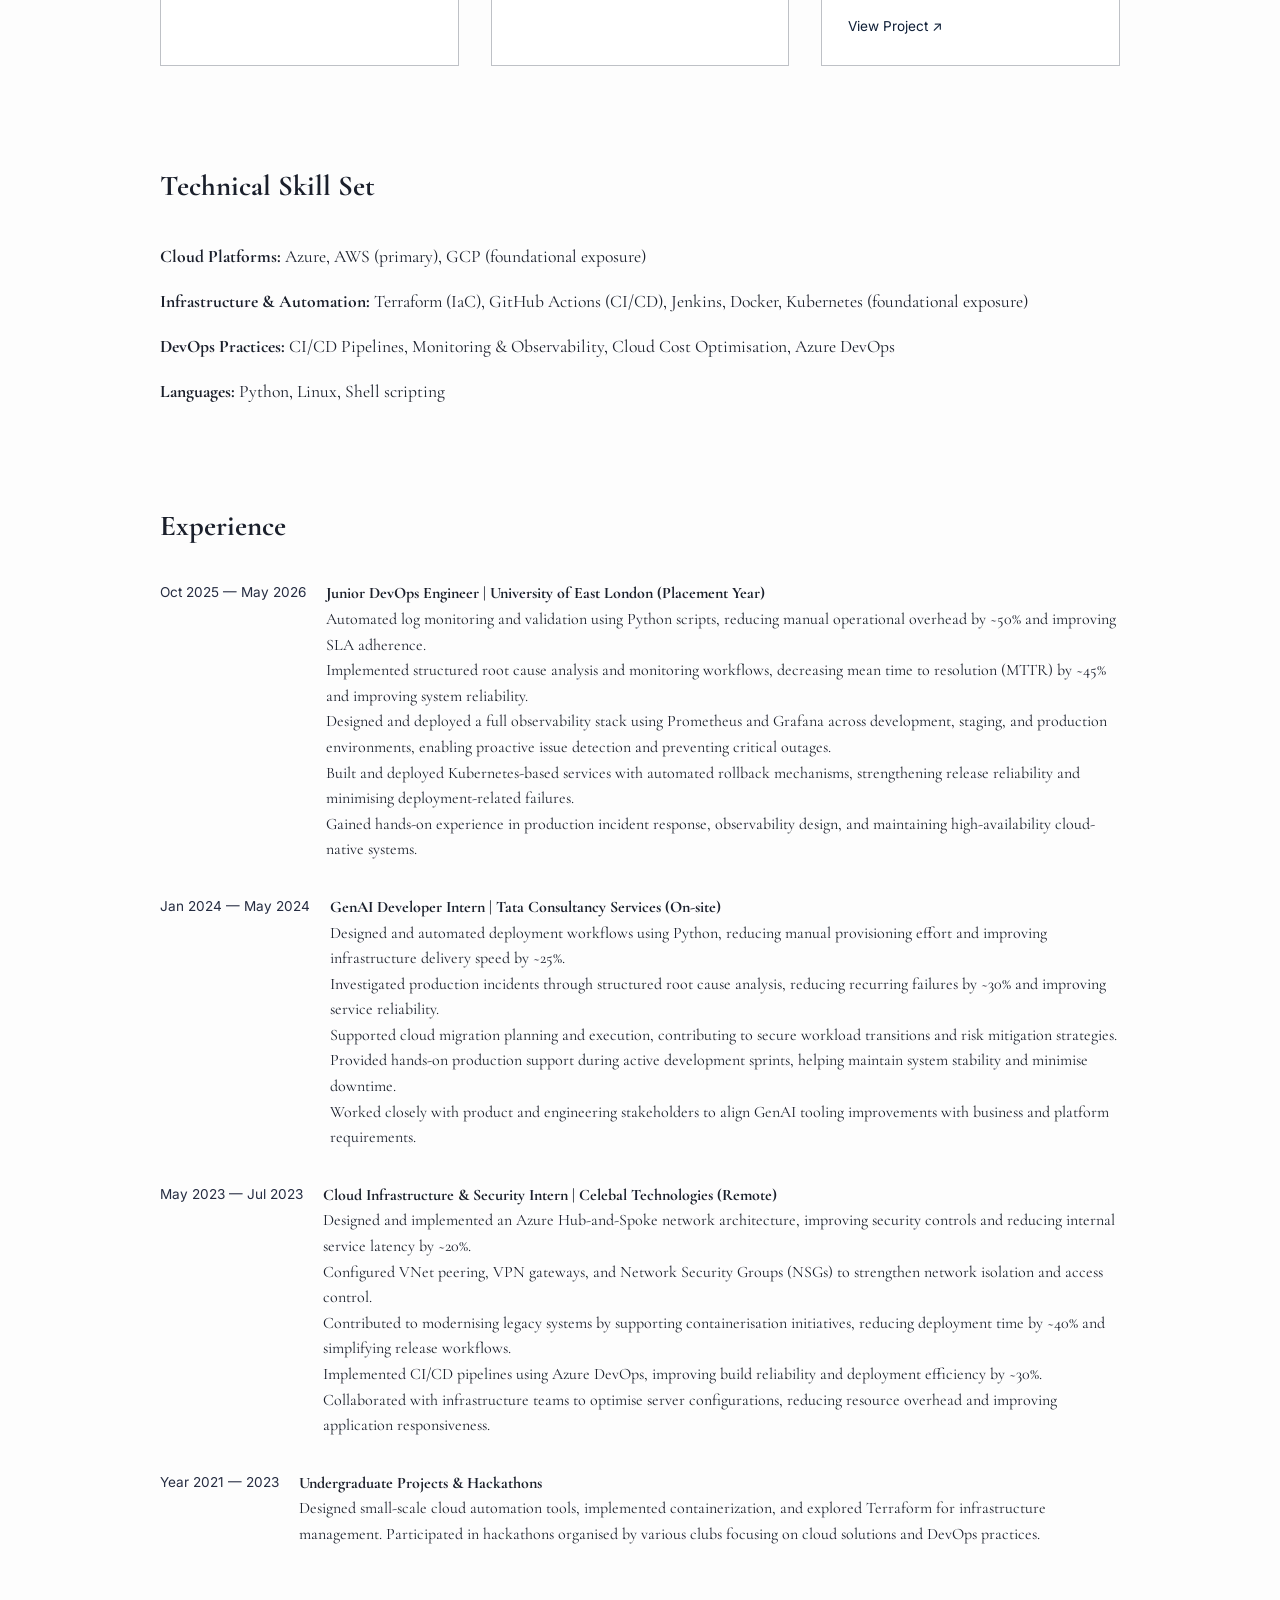
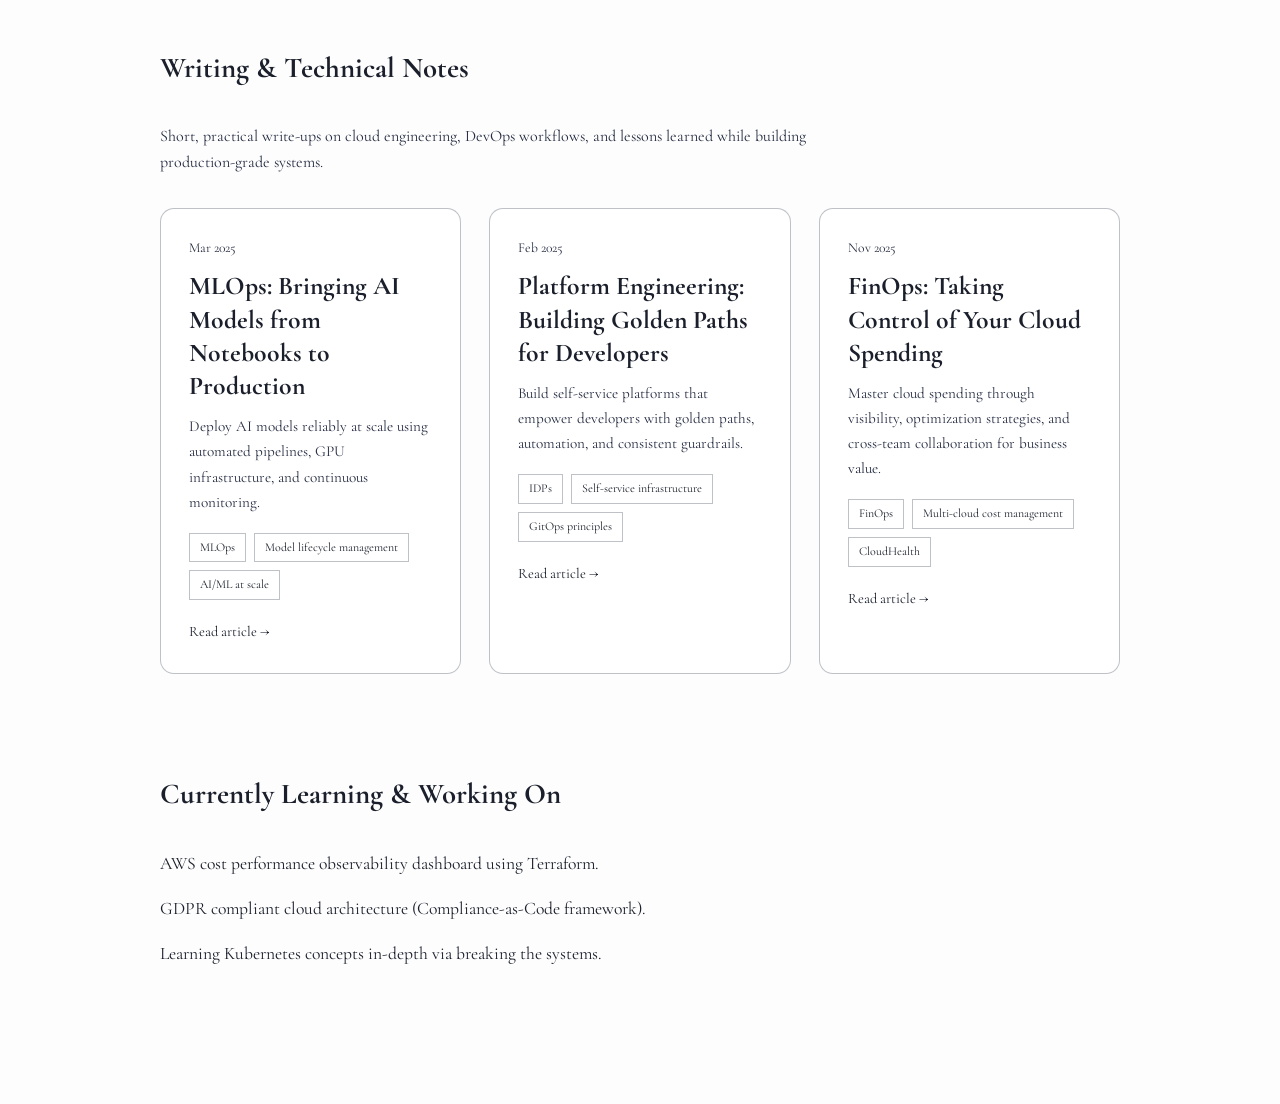
==== commit c656c829: "Fix hyphen in DevMate heading" ====
--- a/index.html
+++ b/index.html
@@ -81,7 +81,7 @@
       <div class="grid">
 
         <article class="card">
-          <h3>DevMate — AI DevOps Teammate</h3>
+          <h3>DevMate - AI DevOps Teammate</h3>
           <p>
             Built a governed AI DevOps agent to explore the intersection of AI and DevOps, combining organisation-specific knowledge, troubleshooting Skills, deterministic access policies, and an MCP-ready architecture for live infrastructure context.
           </p>
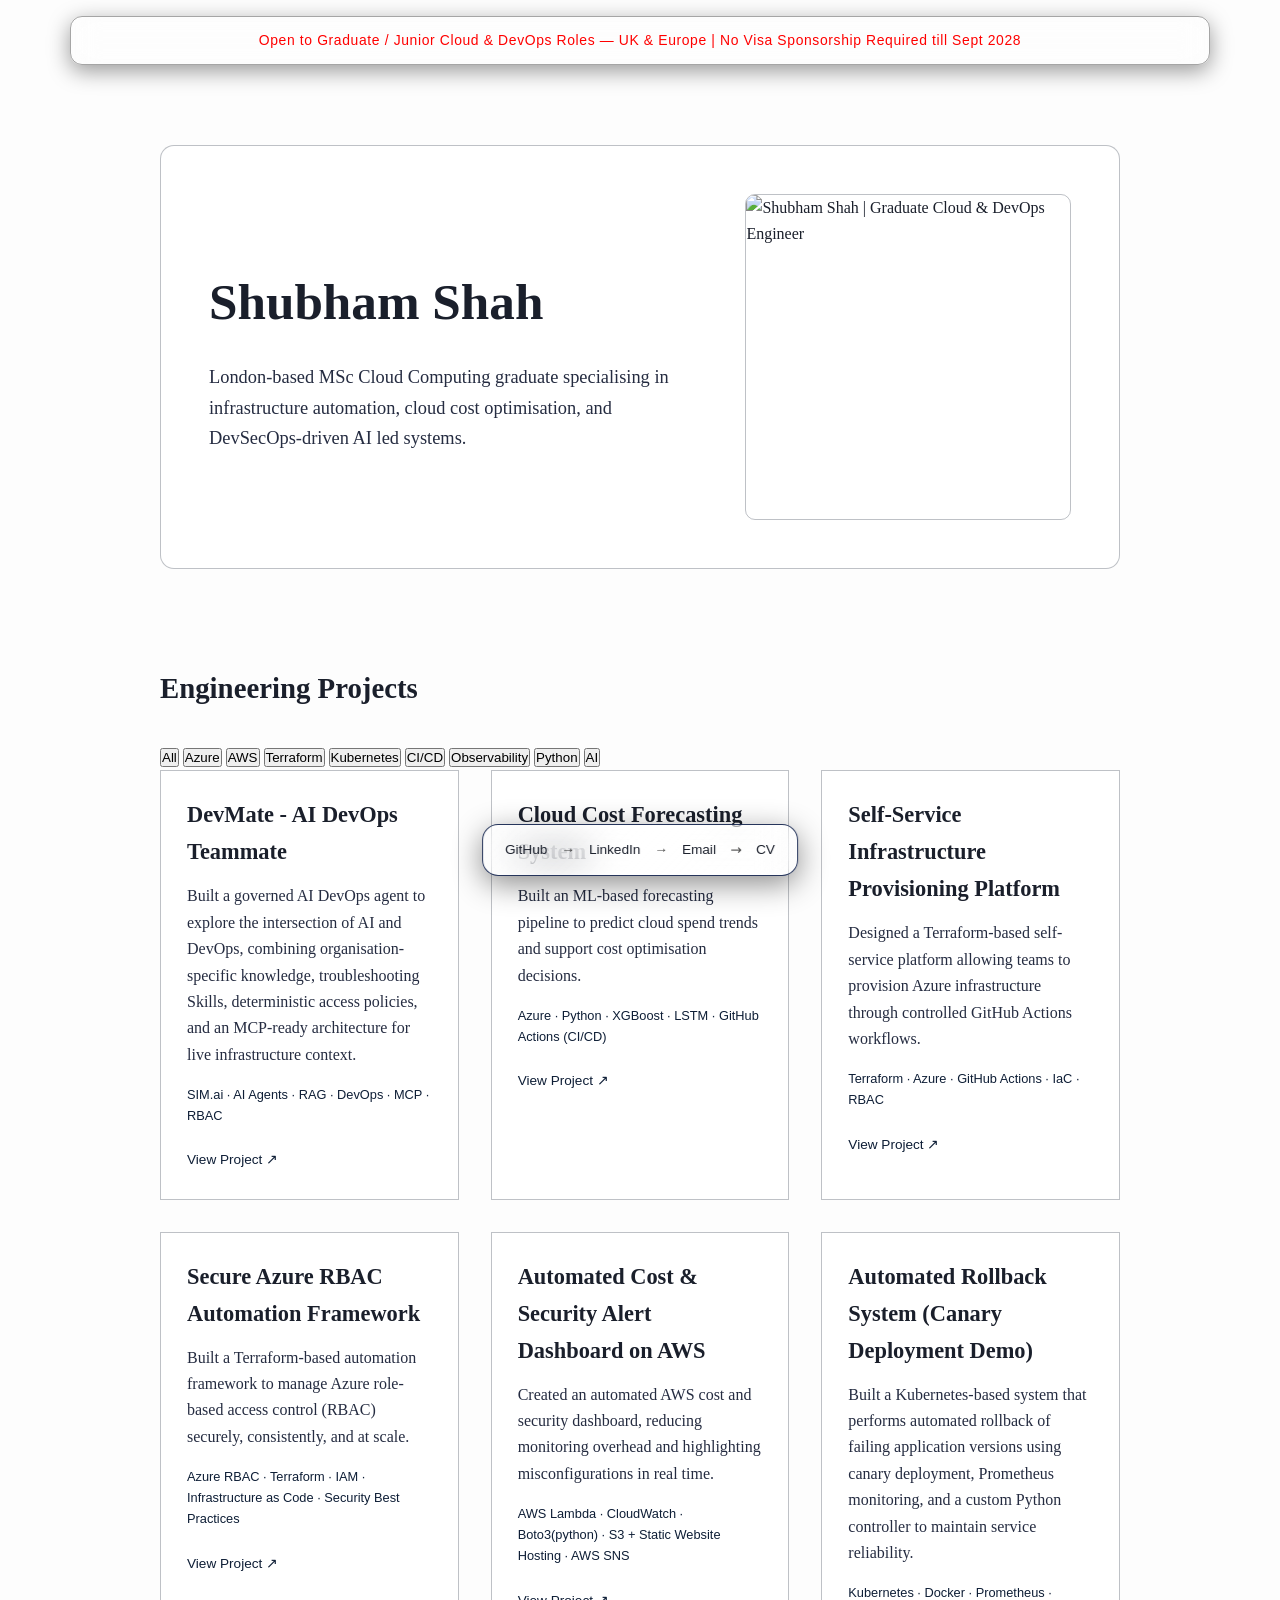
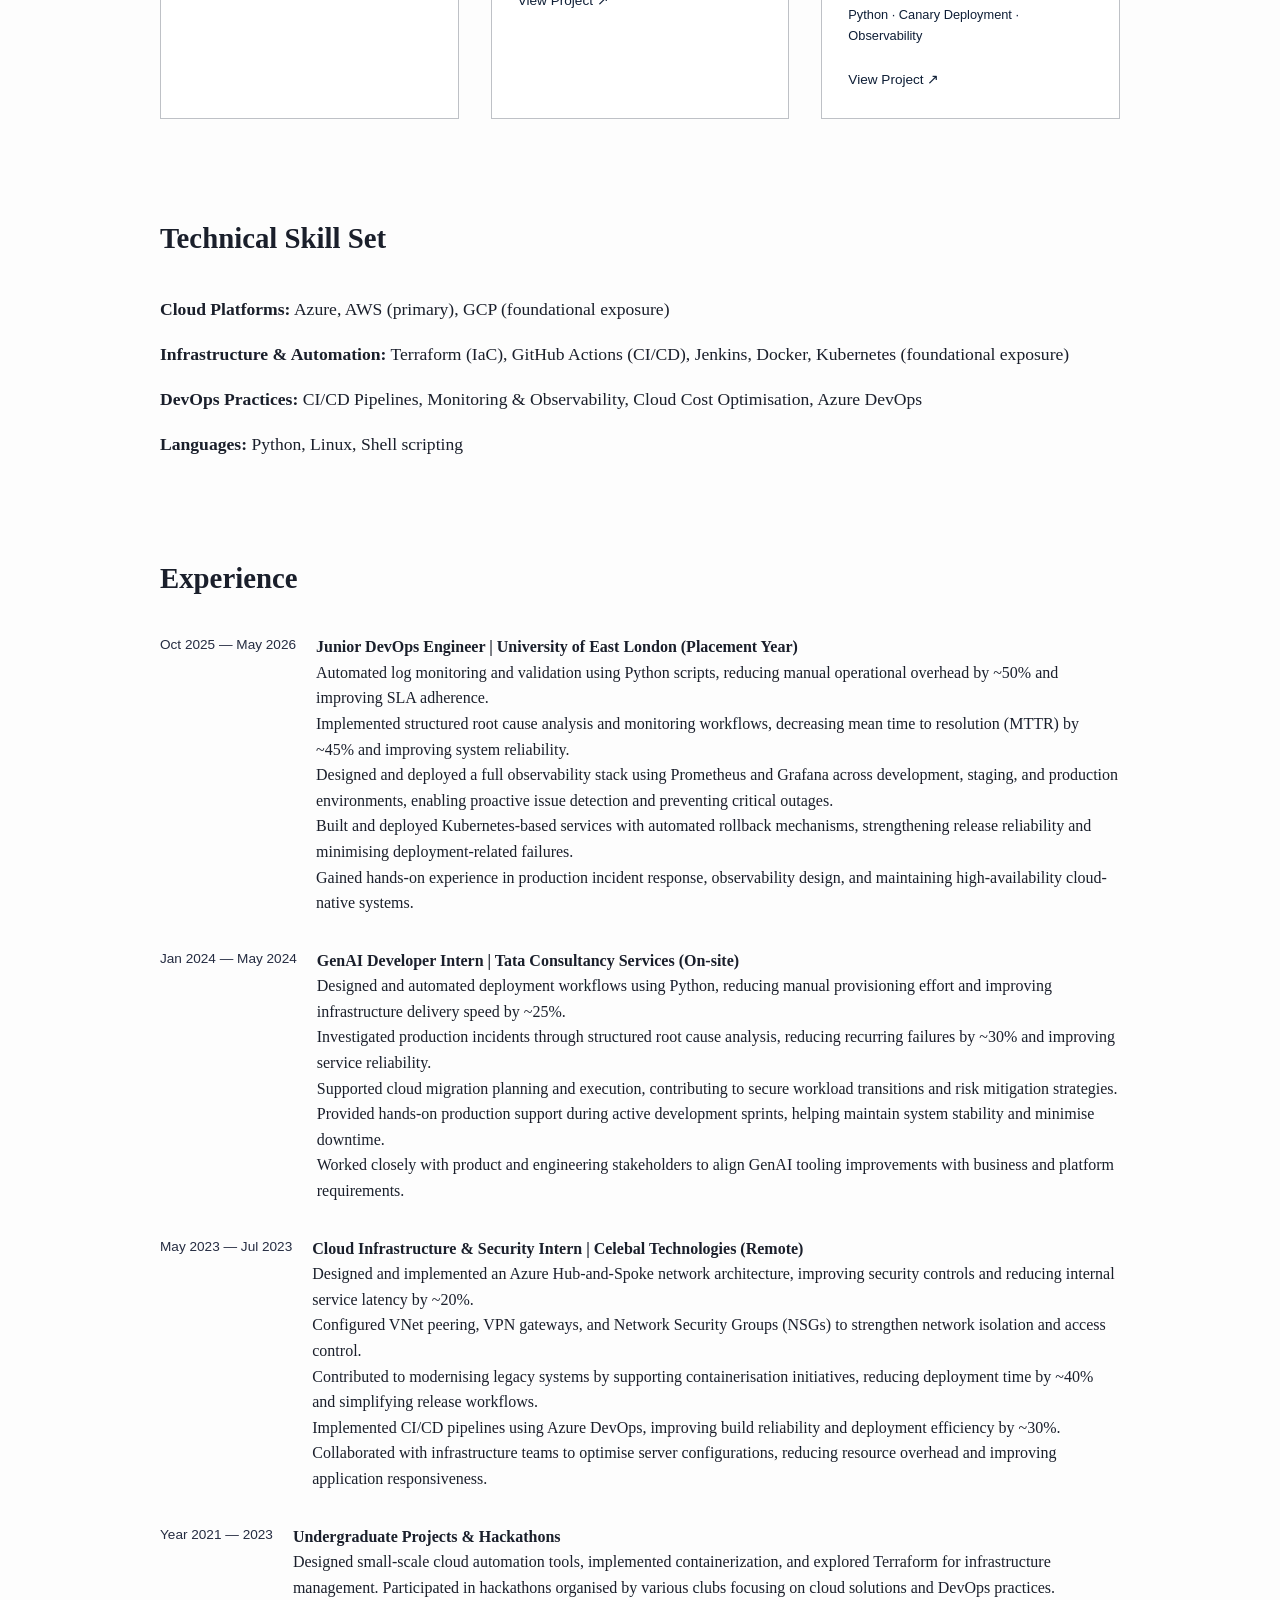
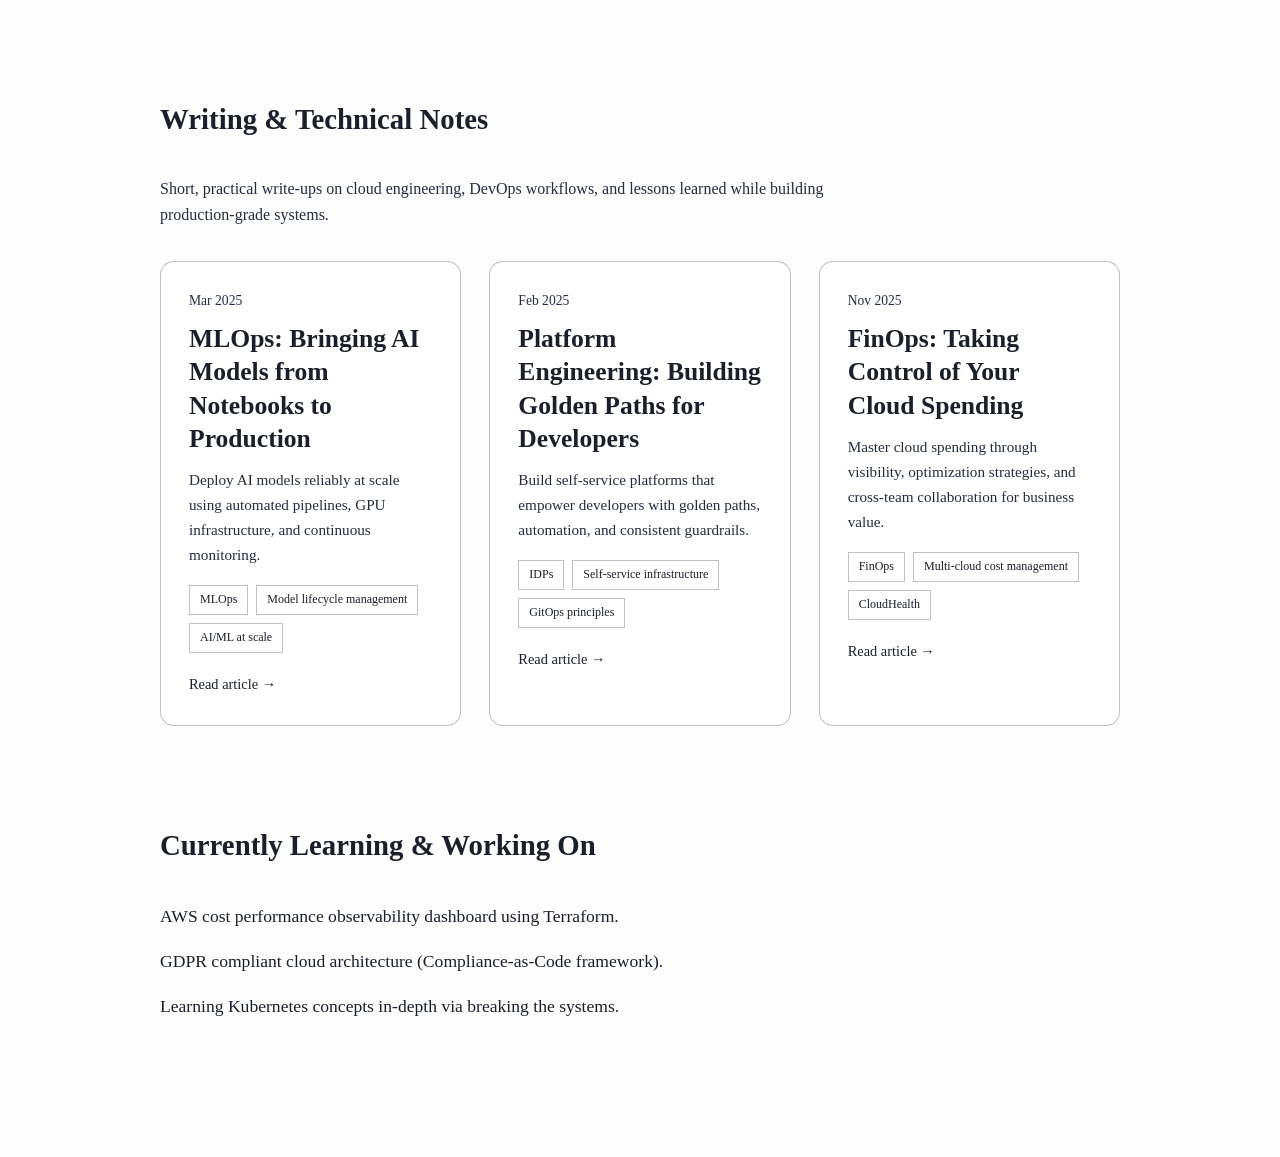
==== commit 5c01812e: "Revise index.html for SEO and security enhancements Updated the title and meta tags for SEO and adde" ====
--- a/index.html
+++ b/index.html
@@ -1,45 +1,113 @@
 <!DOCTYPE html>
-<html lang="en">
+<html lang="en-GB">
 <head>
   <meta charset="UTF-8" />
   <meta name="viewport" content="width=device-width, initial-scale=1.0" />
 
-  <title>Shubham Shah | Graduate Cloud & DevOps Engineer (UK)</title>
+  <!-- Security: Content Security Policy (headers like X-Frame-Options are set in Cloudflare, see SETUP.md) -->
+  <meta http-equiv="Content-Security-Policy" content="default-src 'self'; script-src 'self' https://cloud.umami.is; connect-src 'self' https://cloud.umami.is https://api-gateway.umami.dev; img-src 'self' data:; style-src 'self'; font-src 'self'; object-src 'none'; base-uri 'self'; form-action 'none'; upgrade-insecure-requests" />
+  <meta name="referrer" content="strict-origin-when-cross-origin" />
+
+  <title>Shubham Shah | Junior Cloud &amp; DevOps Engineer, London UK</title>
 
   <!-- SEO -->
-  <meta name="description" content="Graduate Cloud & DevOps Engineer based in the UK. MSc Cloud Computing student specialising in Azure, Terraform, CI/CD automation, and cloud cost optimisation. Open to UK & Europe roles requiring visa sponsorship." />
-  <meta name="keywords" content="Graduate Cloud Engineer UK, Junior DevOps Engineer, Azure Graduate Engineer, Terraform, CI/CD, Cloud Cost Optimisation, MSc Cloud Computing" />
+  <meta name="description" content="Shubham Shah is a London-based junior Cloud &amp; DevOps Engineer (MSc Cloud Computing, First Class). Azure, AWS, Terraform, Kubernetes, CI/CD and observability. Open to graduate and junior cloud, DevOps, infrastructure and cloud support roles in the UK and Europe. No visa sponsorship required until Sept 2028." />
   <meta name="author" content="Shubham Shah" />
-
-  <!-- Open Graph -->
-  <meta property="og:title" content="Shubham Shah | Graduate Cloud & DevOps Engineer (UK)" />
-  <meta property="og:description" content="MSc Cloud Computing student specialising in Azure, Terraform, and DevSecOps-driven systems. Open to UK & Europe graduate roles." />
-  <meta property="og:type" content="website" />
-  <meta property="og:url" content="https://shubhamshah-cloud.me" />
-  <meta property="og:image" content="https://shubhamshah-cloud.me/assets/shubham-headshot.png" />
-
-  <!-- LinkedIn -->
-  <meta name="linkedin:card" content="summary_large_image" />
-  <meta name="linkedin:title" content="Shubham Shah | Graduate Cloud & DevOps Engineer" />
-  <meta name="linkedin:description" content="Graduate Cloud & DevOps Engineer based in the UK. Azure, Terraform, CI/CD, cost optimisation." />
-
-  <!-- Fonts -->
-  <link rel="preconnect" href="https://fonts.googleapis.com">
-  <link rel="preconnect" href="https://fonts.gstatic.com" crossorigin>
-  <link href="https://fonts.googleapis.com/css2?family=Cormorant+Garamond:wght@400;500;600&family=Inter:wght@400;500;600&display=swap" rel="stylesheet">
-  <link rel="shortcut icon" href="./assets/favicon.png" type="image/x-icon">
+  <meta name="robots" content="index, follow, max-image-preview:large, max-snippet:-1" />
+  <link rel="canonical" href="https://shubhamshah-cloud.me/" />
+  <meta name="theme-color" content="#fdfdfd" />
+
+  <!-- Open Graph (LinkedIn, Slack, WhatsApp, Teams) -->
+  <meta property="og:type" content="profile" />
+  <meta property="og:site_name" content="Shubham Shah" />
+  <meta property="og:locale" content="en_GB" />
+  <meta property="og:title" content="Shubham Shah | Junior Cloud &amp; DevOps Engineer, London" />
+  <meta property="og:description" content="Azure, AWS, Terraform, Kubernetes and CI/CD. Open to graduate and junior cloud and DevOps roles in the UK and Europe. No sponsorship required until Sept 2028." />
+  <meta property="og:url" content="https://shubhamshah-cloud.me/" />
+  <meta property="og:image" content="https://shubhamshah-cloud.me/assets/og-image.png" />
+  <meta property="og:image:width" content="1200" />
+  <meta property="og:image:height" content="630" />
+  <meta property="og:image:alt" content="Shubham Shah, Junior Cloud and DevOps Engineer, London" />
+  <meta property="profile:first_name" content="Shubham" />
+  <meta property="profile:last_name" content="Shah" />
+  <meta name="twitter:card" content="summary_large_image" />
+  <meta name="twitter:title" content="Shubham Shah | Junior Cloud &amp; DevOps Engineer, London" />
+  <meta name="twitter:description" content="Azure, AWS, Terraform, Kubernetes and CI/CD. Open to junior cloud and DevOps roles in the UK and Europe." />
+  <meta name="twitter:image" content="https://shubhamshah-cloud.me/assets/og-image.png" />
+
+  <!-- Icons -->
+  <link rel="icon" href="./assets/favicon-32.png" type="image/png" sizes="32x32" />
+  <link rel="shortcut icon" href="./assets/favicon.png" type="image/png" />
+  <link rel="apple-touch-icon" href="./assets/apple-touch-icon.png" />
+  <link rel="manifest" href="./site.webmanifest" />
+
+  <!-- Fonts are self-hosted (see css/style.css), so visitors' IPs are not sent to Google -->
+  <link rel="preload" href="./assets/fonts/cormorant-garamond-latin-600-normal.woff2" as="font" type="font/woff2" crossorigin />
+  <link rel="preload" href="./assets/fonts/inter-latin-400-normal.woff2" as="font" type="font/woff2" crossorigin />
   <link rel="stylesheet" href="./css/style.css" />
+  <script defer src="./js/filters.js"></script>
+
+  <!-- ===================== UMAMI ANALYTICS: ===================== -->
+
+  <script defer src="https://cloud.umami.is/script.js" data-website-id="9edfec33-77ab-49c2-ac79-d3b6d51ebe84"></script>
+
+  <!-- ============================================================================================== -->
+
+  <!-- Structured data for Google, Bing and AI answer engines -->
+  <script type="application/ld+json">
+  {
+    "@context": "https://schema.org",
+    "@graph": [
+      {
+        "@type": "WebSite",
+        "@id": "https://shubhamshah-cloud.me/#website",
+        "url": "https://shubhamshah-cloud.me/",
+        "name": "Shubham Shah",
+        "inLanguage": "en-GB",
+        "publisher": { "@id": "https://shubhamshah-cloud.me/#person" }
+      },
+      {
+        "@type": "ProfilePage",
+        "@id": "https://shubhamshah-cloud.me/#profile",
+        "url": "https://shubhamshah-cloud.me/",
+        "name": "Shubham Shah | Junior Cloud & DevOps Engineer, London UK",
+        "isPartOf": { "@id": "https://shubhamshah-cloud.me/#website" },
+        "dateModified": "2026-10-22",
+        "mainEntity": { "@id": "https://shubhamshah-cloud.me/#person" }
+      },
+      {
+        "@type": "Person",
+        "@id": "https://shubhamshah-cloud.me/#person",
+        "name": "Shubham Shah",
+        "url": "https://shubhamshah-cloud.me/",
+        "image": "https://shubhamshah-cloud.me/assets/shubham-headshot.jpg",
+        "jobTitle": "Junior Cloud & DevOps Engineer",
+        "description": "London-based MSc Cloud Computing graduate specialising in infrastructure automation, cloud cost optimisation, and DevSecOps-driven AI led systems. Open to graduate and junior Cloud Engineer, DevOps Engineer, Infrastructure Engineer, Platform Engineer, Site Reliability Engineer and Cloud Support Engineer roles in the UK and Europe. No visa sponsorship required in the UK until September 2028.",
+        "email": "mailto:shahshubham130@gmail.com",
+        "address": { "@type": "PostalAddress", "addressLocality": "London", "addressCountry": "GB" },
+        "alumniOf": [
+          { "@type": "CollegeOrUniversity", "name": "University of East London", "sameAs": "https://www.uel.ac.uk/" }
+        ],
+        "hasOccupation": {
+          "@type": "Occupation",
+          "name": "Junior Cloud & DevOps Engineer",
+          "occupationLocation": [
+            { "@type": "Country", "name": "United Kingdom" },
+            { "@type": "Place", "name": "Europe" }
+          ],
+          "skills": "Microsoft Azure, AWS, Terraform, GitHub Actions, Azure DevOps, Jenkins, Docker, Kubernetes, Prometheus, Grafana, Python, Linux, Shell scripting, CI/CD, Infrastructure as Code, Cloud cost optimisation, Observability, RBAC"
+        },
+        "knowsAbout": ["Cloud computing", "DevOps", "Microsoft Azure", "Amazon Web Services", "Terraform", "Infrastructure as Code", "CI/CD", "GitHub Actions", "Kubernetes", "Docker", "Prometheus", "Grafana", "Observability", "FinOps", "Cloud cost optimisation", "Platform engineering", "MLOps", "DevSecOps", "AI agents", "Python", "Linux"],
+        "sameAs": [
+          "https://www.linkedin.com/in/shubhamshah30",
+          "https://github.com/Shubham3062",
+          "https://github.com/Shubhamshahdesign"
+        ]
+      }
+    ]
+  }
+  </script>
 </head>
-
-<!-- Google tag (gtag.js) -->
-<script async src="https://www.googletagmanager.com/gtag/js?id=G-X7SVQ4WQ2C"></script>
-<script>
-  window.dataLayer = window.dataLayer || [];
-  function gtag(){dataLayer.push(arguments);}
-  gtag('js', new Date());
-
-  gtag('config', 'G-X7SVQ4WQ2C');
-</script>
 
 <body>
 
@@ -64,7 +132,8 @@
 
     <div class="hero-image">
       <img 
-        src="assets/shubham-headshot.png"
+        src="assets/shubham-headshot-480.webp"
+        width="360" height="360"
         alt="Shubham Shah | Graduate Cloud & DevOps Engineer"
         loading="eager"
       />
@@ -78,9 +147,21 @@
     <section class="section">
       <h2>Engineering Projects</h2>
 
+      <div class="project-filters" role="group" aria-label="Filter projects by technology">
+        <button type="button" class="is-on" data-filter="all" aria-pressed="true">All</button>
+        <button type="button" data-filter="azure" aria-pressed="false">Azure</button>
+        <button type="button" data-filter="aws" aria-pressed="false">AWS</button>
+        <button type="button" data-filter="terraform" aria-pressed="false">Terraform</button>
+        <button type="button" data-filter="kubernetes" aria-pressed="false">Kubernetes</button>
+        <button type="button" data-filter="cicd" aria-pressed="false">CI/CD</button>
+        <button type="button" data-filter="observability" aria-pressed="false">Observability</button>
+        <button type="button" data-filter="python" aria-pressed="false">Python</button>
+        <button type="button" data-filter="ai" aria-pressed="false">AI</button>
+      </div>
+
       <div class="grid">
 
-        <article class="card">
+        <article class="card" data-tags="ai cicd">
           <h3>DevMate - AI DevOps Teammate</h3>
           <p>
             Built a governed AI DevOps agent to explore the intersection of AI and DevOps, combining organisation-specific knowledge, troubleshooting Skills, deterministic access policies, and an MCP-ready architecture for live infrastructure context.
@@ -88,13 +169,13 @@
           <span class="meta">
             SIM.ai · AI Agents · RAG · DevOps · MCP · RBAC
           </span>
-          <a class="project-link" href="https://github.com/Shubham3062/DevMate-AI-DevOps-Teammate" target="_blank">
+          <a class="project-link" href="https://github.com/Shubham3062/DevMate-AI-DevOps-Teammate" data-umami-event="project-click" data-umami-event-project="DevMate-AI-DevOps-Teammate" target="_blank" rel="noopener noreferrer">
             View Project ↗
           </a>
         </article>
 
         
-        <article class="card">
+        <article class="card" data-tags="azure python ai cicd">
           <h3>Cloud Cost Forecasting System</h3>
           <p>
             Built an ML-based forecasting pipeline to predict cloud spend trends and
@@ -103,12 +184,12 @@
           <span class="meta">
             Azure · Python · XGBoost · LSTM · GitHub Actions (CI/CD)
           </span>
-          <a class="project-link" href="https://drive.google.com/file/d/1mlfIGfrGMw0y7oA1GEj333Q5GN-JoqkY/view?usp=sharing" target="_blank">
-            View Project ↗
-          </a>
-        </article>
-
-        <article class="card">
+          <a class="project-link" href="https://drive.google.com/file/d/1mlfIGfrGMw0y7oA1GEj333Q5GN-JoqkY/view?usp=sharing" data-umami-event="project-click" data-umami-event-project="cost-forecasting" target="_blank" rel="noopener noreferrer">
+            View Project ↗
+          </a>
+        </article>
+
+        <article class="card" data-tags="terraform azure cicd">
           <h3>Self-Service Infrastructure Provisioning Platform</h3>
           <p>
             Designed a Terraform-based self-service platform allowing teams to
@@ -117,12 +198,12 @@
           <span class="meta">
             Terraform · Azure · GitHub Actions · IaC · RBAC
           </span>
-          <a class="project-link" href="https://github.com/Shubham3062/Self-Infra-Provision-Using-Terraform" target="_blank">
-            View Project ↗
-          </a>
-        </article>
-
-        <article class="card">
+          <a class="project-link" href="https://github.com/Shubham3062/Self-Infra-Provision-Using-Terraform" data-umami-event="project-click" data-umami-event-project="Self-Infra-Provision-Using-Terraform" target="_blank" rel="noopener noreferrer">
+            View Project ↗
+          </a>
+        </article>
+
+        <article class="card" data-tags="azure terraform">
           <h3>Secure Azure RBAC Automation Framework</h3>
           <p>
             Built a Terraform-based automation framework to manage Azure role-based access control (RBAC) securely, consistently, and at scale.
@@ -130,12 +211,12 @@
           <span class="meta">
             Azure RBAC · Terraform · IAM · Infrastructure as Code · Security Best Practices
           </span>
-          <a class="project-link" href="https://github.com/Shubham3062/Secure-Azure-RBAC-Automation" target="_blank">
-            View Project ↗
-          </a>
-        </article>
-
-        <article class="card">
+          <a class="project-link" href="https://github.com/Shubham3062/Secure-Azure-RBAC-Automation" data-umami-event="project-click" data-umami-event-project="Secure-Azure-RBAC-Automation" target="_blank" rel="noopener noreferrer">
+            View Project ↗
+          </a>
+        </article>
+
+        <article class="card" data-tags="aws python observability">
           <h3>Automated Cost & Security Alert Dashboard on AWS</h3>
           <p>
             Created an automated AWS cost and security dashboard, reducing monitoring overhead and highlighting misconfigurations in real time.
@@ -143,12 +224,12 @@
           <span class="meta">
             AWS Lambda · CloudWatch · Boto3(python) · S3 + Static Website Hosting · AWS SNS
           </span>
-          <a class="project-link" href="https://github.com/Shubham3062/Automated-Cost-Security-Alert-Dashboard-on-AWS " target="_blank">
-            View Project ↗
-          </a>
-        </article>
-
-        <article class="card">
+          <a class="project-link" href="https://github.com/Shubham3062/Automated-Cost-Security-Alert-Dashboard-on-AWS" data-umami-event="project-click" data-umami-event-project="Automated-Cost-Security-Alert-Dashboard-" target="_blank" rel="noopener noreferrer">
+            View Project ↗
+          </a>
+        </article>
+
+        <article class="card" data-tags="kubernetes observability python">
           <h3>Automated Rollback System (Canary Deployment Demo)</h3>
           <p>
             Built a Kubernetes-based system that performs automated rollback of failing application versions using canary deployment, Prometheus monitoring, and a custom Python controller to maintain service reliability.
@@ -156,12 +237,12 @@
           <span class="meta">
             Kubernetes · Docker · Prometheus · Python · Canary Deployment · Observability
           </span>
-          <a class="project-link" href="https://github.com/Shubham3062/Automated-Rollback-System" target="_blank">
-            View Project ↗
-          </a>
-        </article>
-
-        <!-- <article class="card">
+          <a class="project-link" href="https://github.com/Shubham3062/Automated-Rollback-System" data-umami-event="project-click" data-umami-event-project="Automated-Rollback-System" target="_blank" rel="noopener noreferrer">
+            View Project ↗
+          </a>
+        </article>
+
+        <!-- <article class="card" data-tags="azure observability">
           <h3>Cloud Reliability Engineering & Incident Simulation</h3>
           <p>
             Simulated infrastructure failures to validate auto-healing, scaling behaviour, and incident response workflows in cloud environments.
@@ -169,7 +250,7 @@
           <span class="meta">
             Azure Compute Services · Auto Scaling · Health Probes · Fault Simulation · Runbooks · Post-Incident Reviews
           </span>
-          <a class="project-link" href="https://github.com/yourusername/self-service-infra" target="_blank">
+          <a class="project-link" href="https://github.com/yourusername/self-service-infra" data-umami-event="project-click" data-umami-event-project="self-service-infra" target="_blank" rel="noopener noreferrer">
             View Project ↗
           </a>
         </article> -->
@@ -281,7 +362,7 @@
         <span>Model lifecycle management</span>
         <span>AI/ML at scale</span>
       </div>
-      <a href="./blogs/mlops.html" class="blog-link">
+      <a href="./blogs/mlops.html" class="blog-link" data-umami-event="blog-click">
         Read article →
       </a>
     </article>
@@ -299,7 +380,7 @@
         <span>Self-service infrastructure</span>
         <span>GitOps principles</span>
       </div>
-      <a href="./blogs/platform.html" class="blog-link">
+      <a href="./blogs/platform.html" class="blog-link" data-umami-event="blog-click">
         Read article →
       </a>
     </article>
@@ -317,7 +398,7 @@
         <span>Multi-cloud cost management</span>
         <span>CloudHealth</span>
       </div>
-      <a href="./blogs/finops.html" class="blog-link">
+      <a href="./blogs/finops.html" class="blog-link" data-umami-event="blog-click">
         Read article →
       </a>
     </article>
@@ -333,8 +414,8 @@
     If you’re hiring for cloud or DevOps roles, I’d be happy to discuss how my work could fit your team.
   </p>
   <a
-    href="mailto:shubhamshah130@gmail.com?subject=Exploring%20a%20Cloud%20Engineering%20Opportunity&body=Hi%20Shubham,%0D%0A%0D%0AI’ve%20reviewed%20your%20work%20and%20would%20like%20to%20discuss%20a%20potential%20opportunity%20to%20work%20together.%0D%0A%0D%0ABest%20regards,"
-    class="hire-link"
+    href="mailto:shahshubham130@gmail.com?subject=Exploring%20a%20Cloud%20Engineering%20Opportunity&body=Hi%20Shubham,%0D%0A%0D%0AI’ve%20reviewed%20your%20work%20and%20would%20like%20to%20discuss%20a%20potential%20opportunity%20to%20work%20together.%0D%0A%0D%0ABest%20regards,"
+    class="hire-link" data-umami-event="email-click" data-umami-event-from="hire-me"
   >
     Start a conversation →
   </a>
@@ -358,16 +439,16 @@
 
   <!-- Floating Glass Island -->
   <div class="floating-links">
-    <a href="https://github.com/Shubham3062" target="_blank">GitHub</a>
+    <a href="https://github.com/Shubham3062" data-umami-event="github-click" target="_blank" rel="noopener noreferrer">GitHub</a>
     <span class="arrow">→</span>
 
-    <a href="https://linkedin.com/in/shubhamshah30" target="_blank">LinkedIn</a>
+    <a href="https://linkedin.com/in/shubhamshah30" data-umami-event="linkedin-click" target="_blank" rel="noopener noreferrer">LinkedIn</a>
     <span class="arrow">→</span>
 
-    <a href="mailto:shahshubham130@gmail.com">Email</a>
+    <a href="mailto:shahshubham130@gmail.com" data-umami-event="email-click">Email</a>
     <span class="arrow rotate">↗</span>
 
-    <a href="https://drive.google.com/file/d/14L3vm9Drym7bvIbJFy0ZajEjXGR_UyhY/view?usp=drive_link" target="_blank">CV</a>
+    <a href="https://drive.google.com/file/d/14L3vm9Drym7bvIbJFy0ZajEjXGR_UyhY/view?usp=drive_link" data-umami-event="cv-click" target="_blank" rel="noopener noreferrer">CV</a>
   </div>
 
 </body>
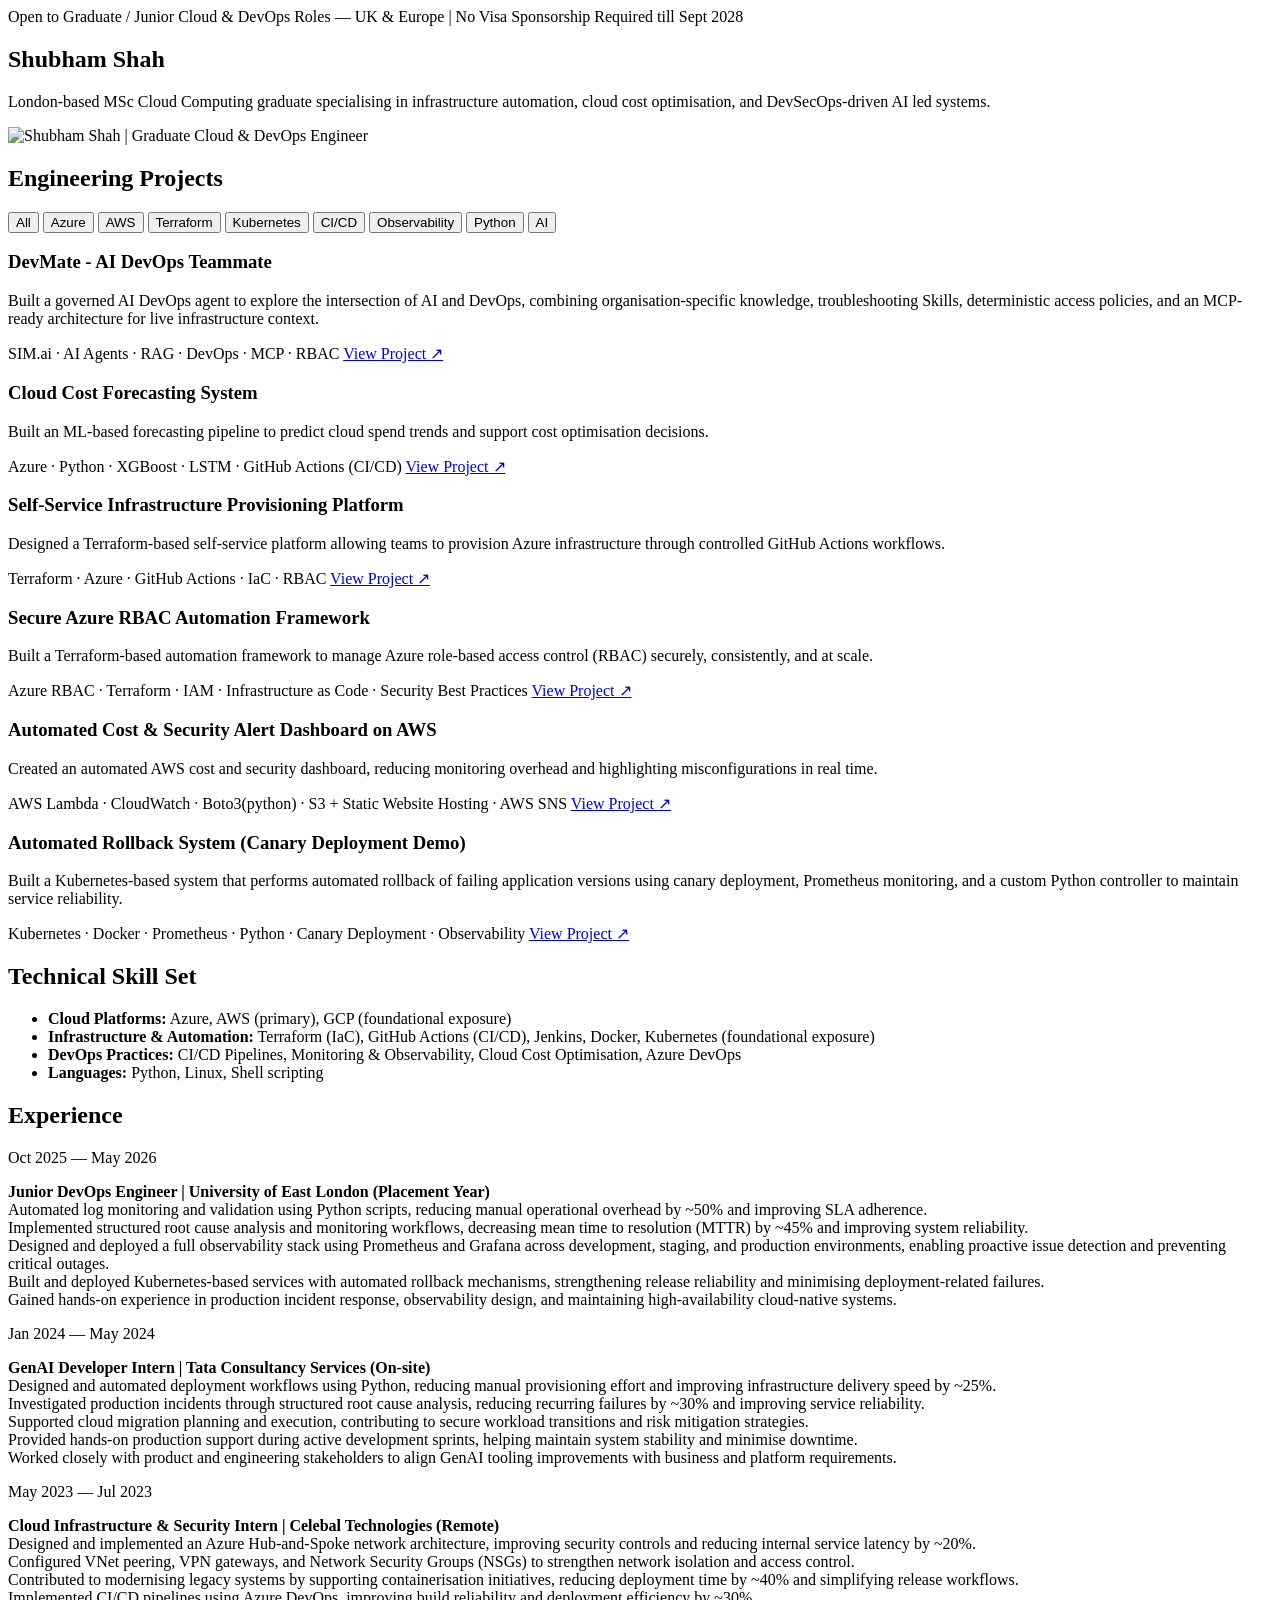
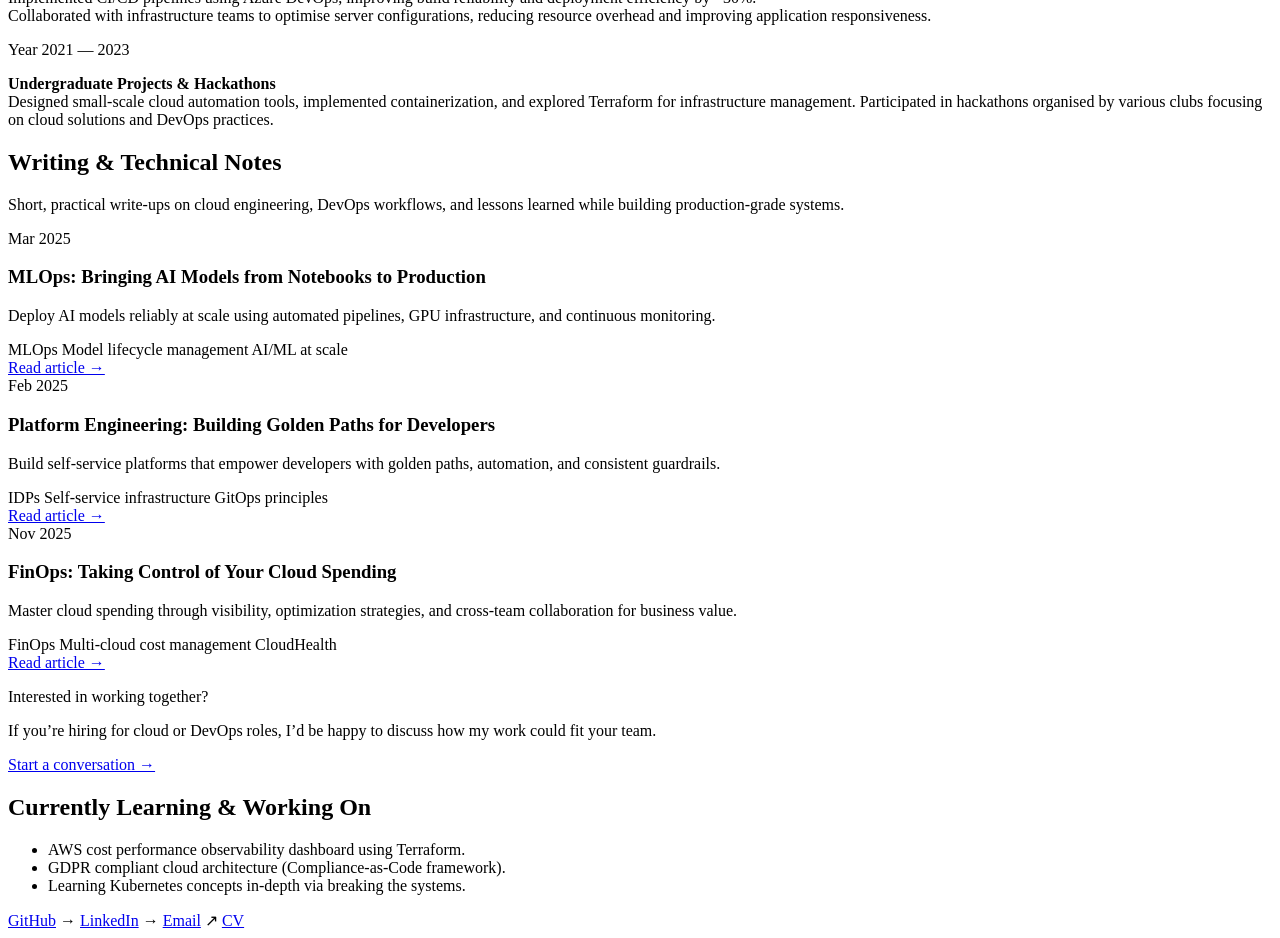
==== commit 088da755: "Update stylesheet link to new directory" ====
--- a/index.html
+++ b/index.html
@@ -36,15 +36,14 @@
   <meta name="twitter:image" content="https://shubhamshah-cloud.me/assets/og-image.png" />
 
   <!-- Icons -->
-  <link rel="icon" href="./assets/favicon-32.png" type="image/png" sizes="32x32" />
+  <link rel="icon" href="./assets/favicon.png" type="image/png" sizes="32x32" />
   <link rel="shortcut icon" href="./assets/favicon.png" type="image/png" />
-  <link rel="apple-touch-icon" href="./assets/apple-touch-icon.png" />
   <link rel="manifest" href="./site.webmanifest" />
 
   <!-- Fonts are self-hosted (see css/style.css), so visitors' IPs are not sent to Google -->
   <link rel="preload" href="./assets/fonts/cormorant-garamond-latin-600-normal.woff2" as="font" type="font/woff2" crossorigin />
   <link rel="preload" href="./assets/fonts/inter-latin-400-normal.woff2" as="font" type="font/woff2" crossorigin />
-  <link rel="stylesheet" href="./css/style.css" />
+  <link rel="stylesheet" href="./personal-cloud-portfolio-website/css/style.css" />
   <script defer src="./js/filters.js"></script>
 
   <!-- ===================== UMAMI ANALYTICS: ===================== -->
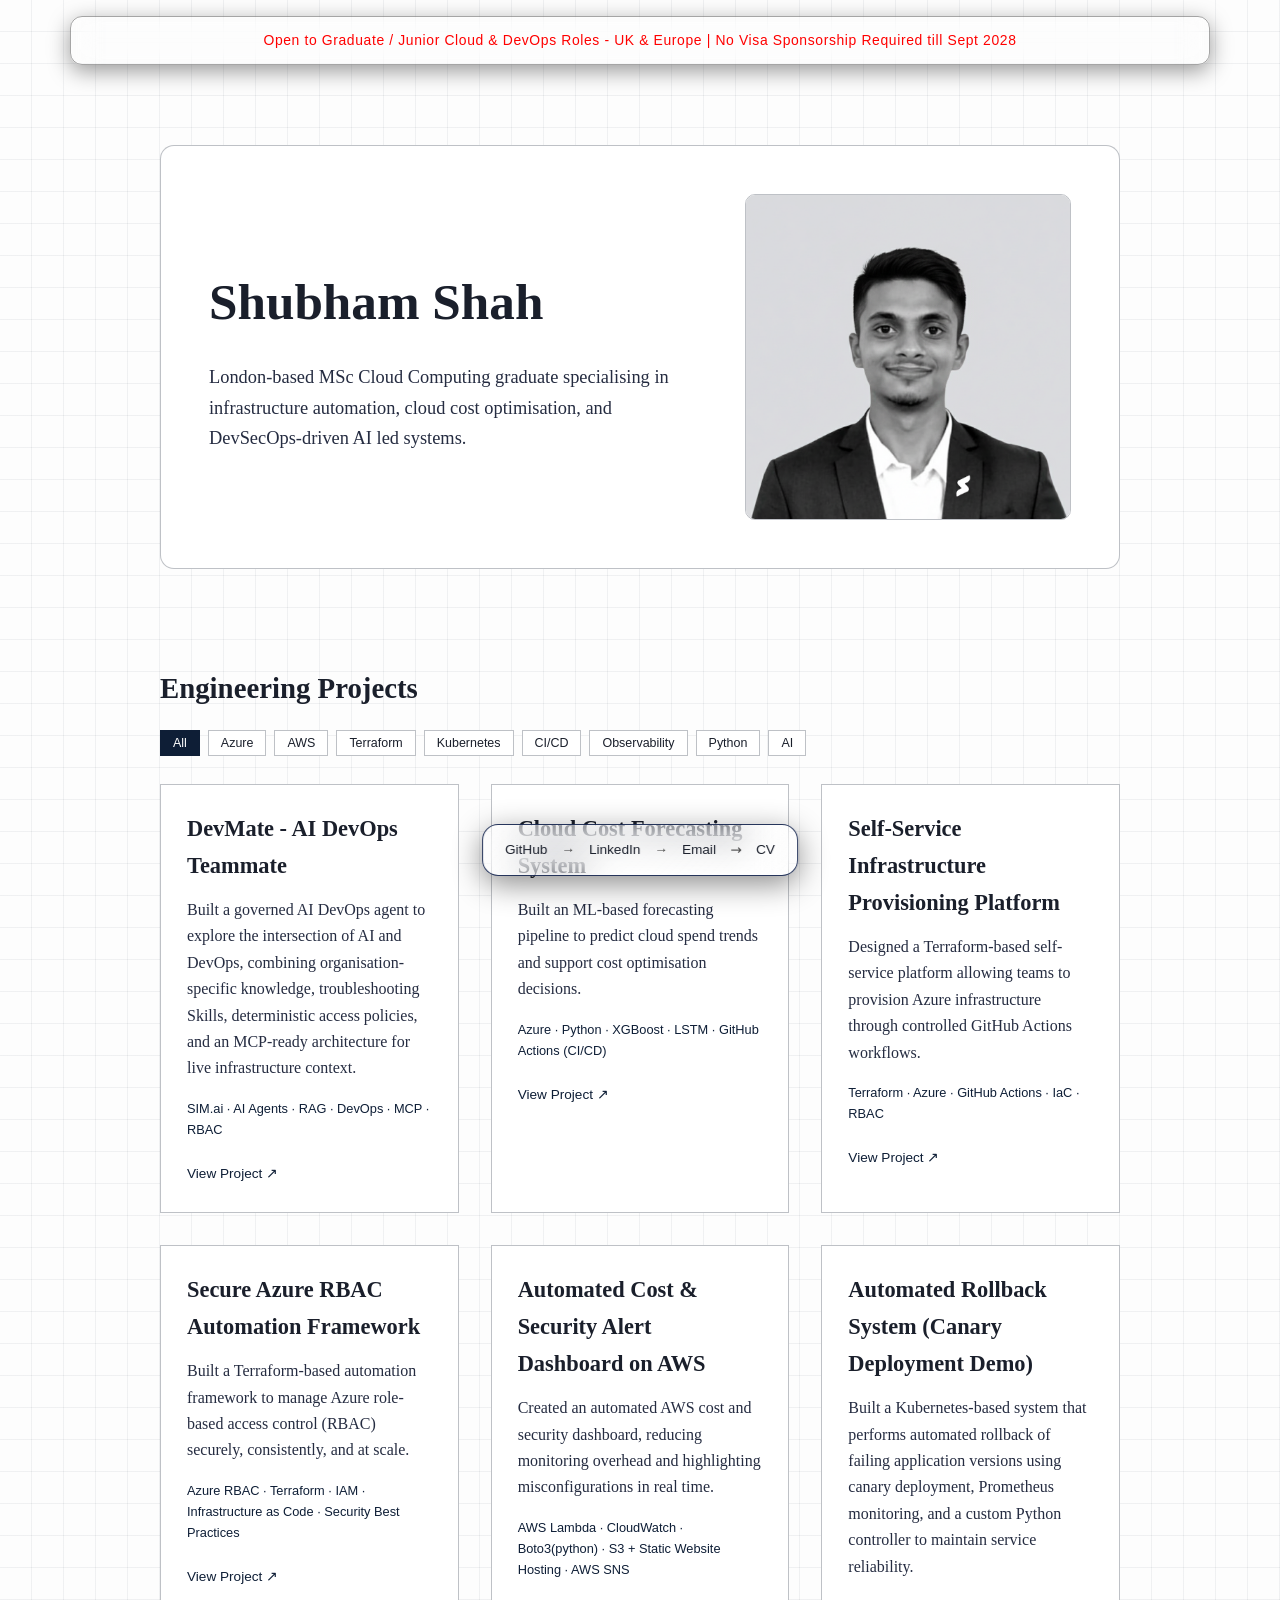
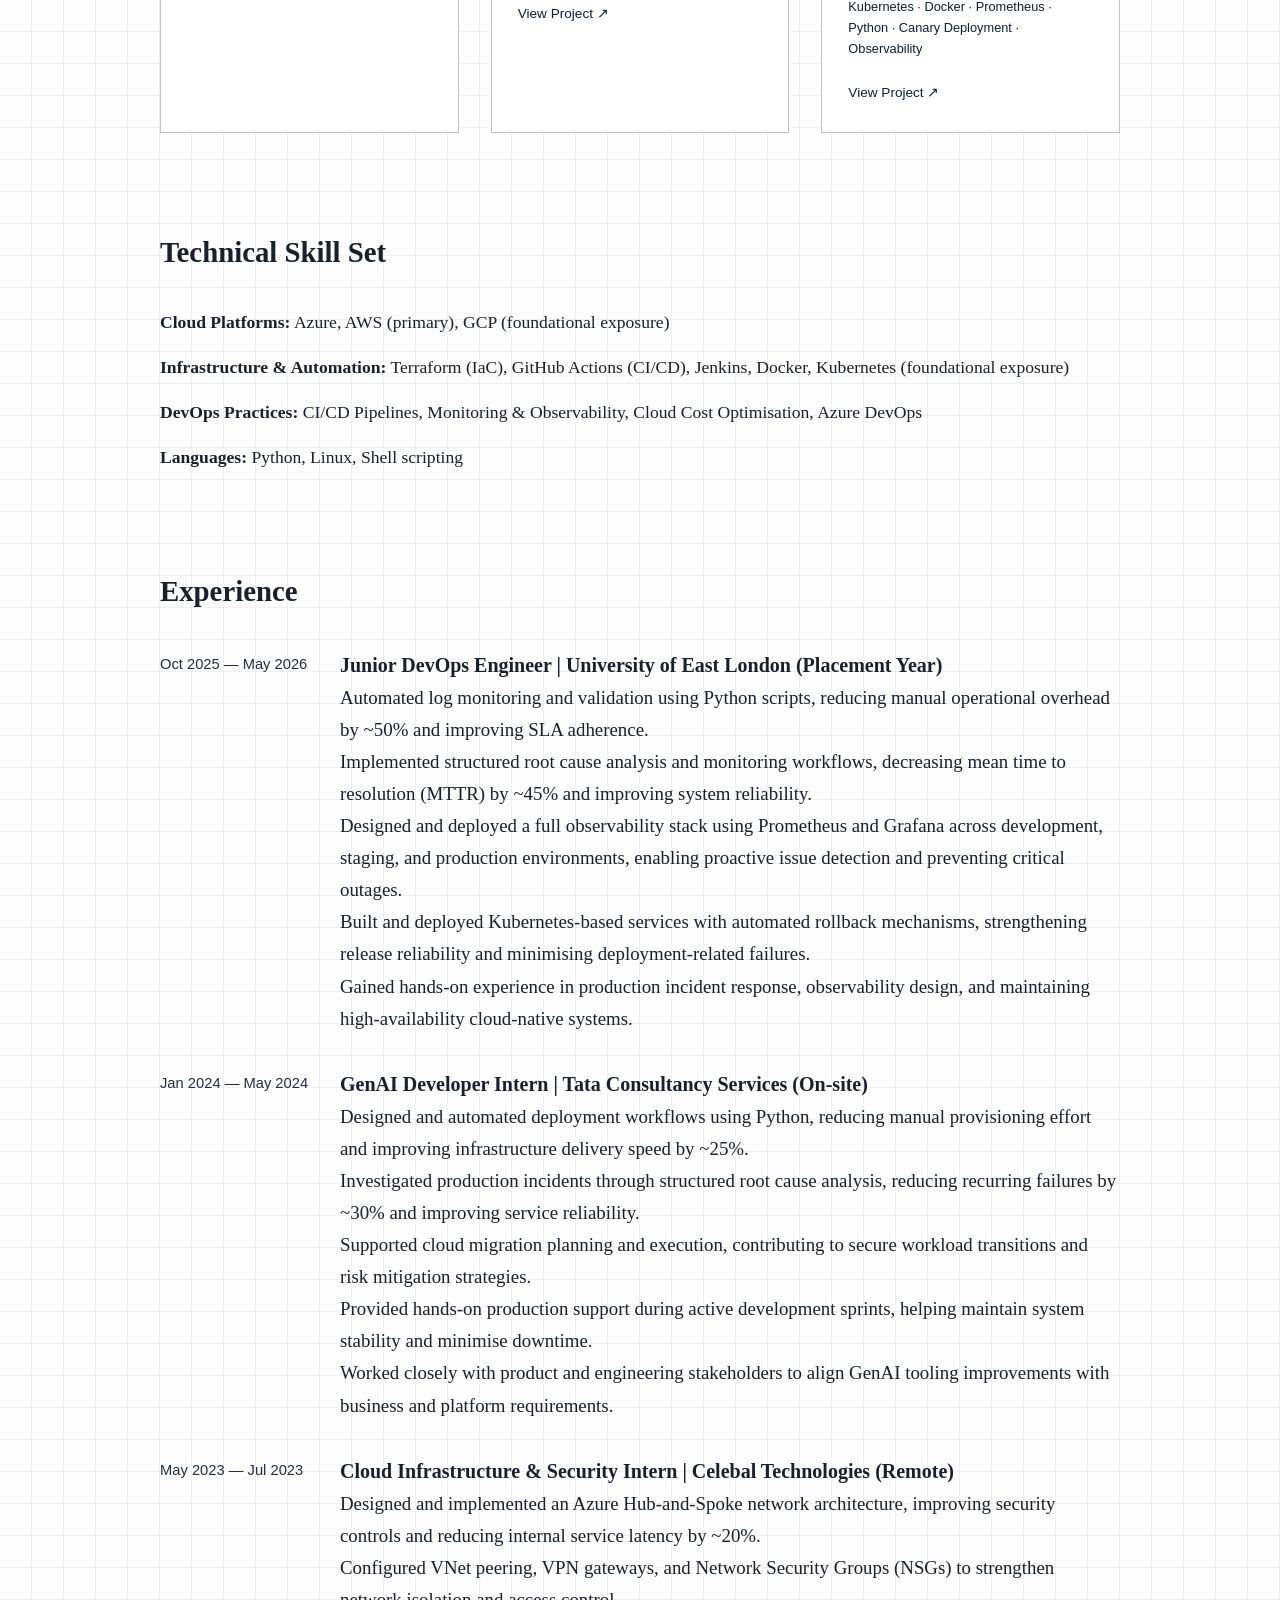
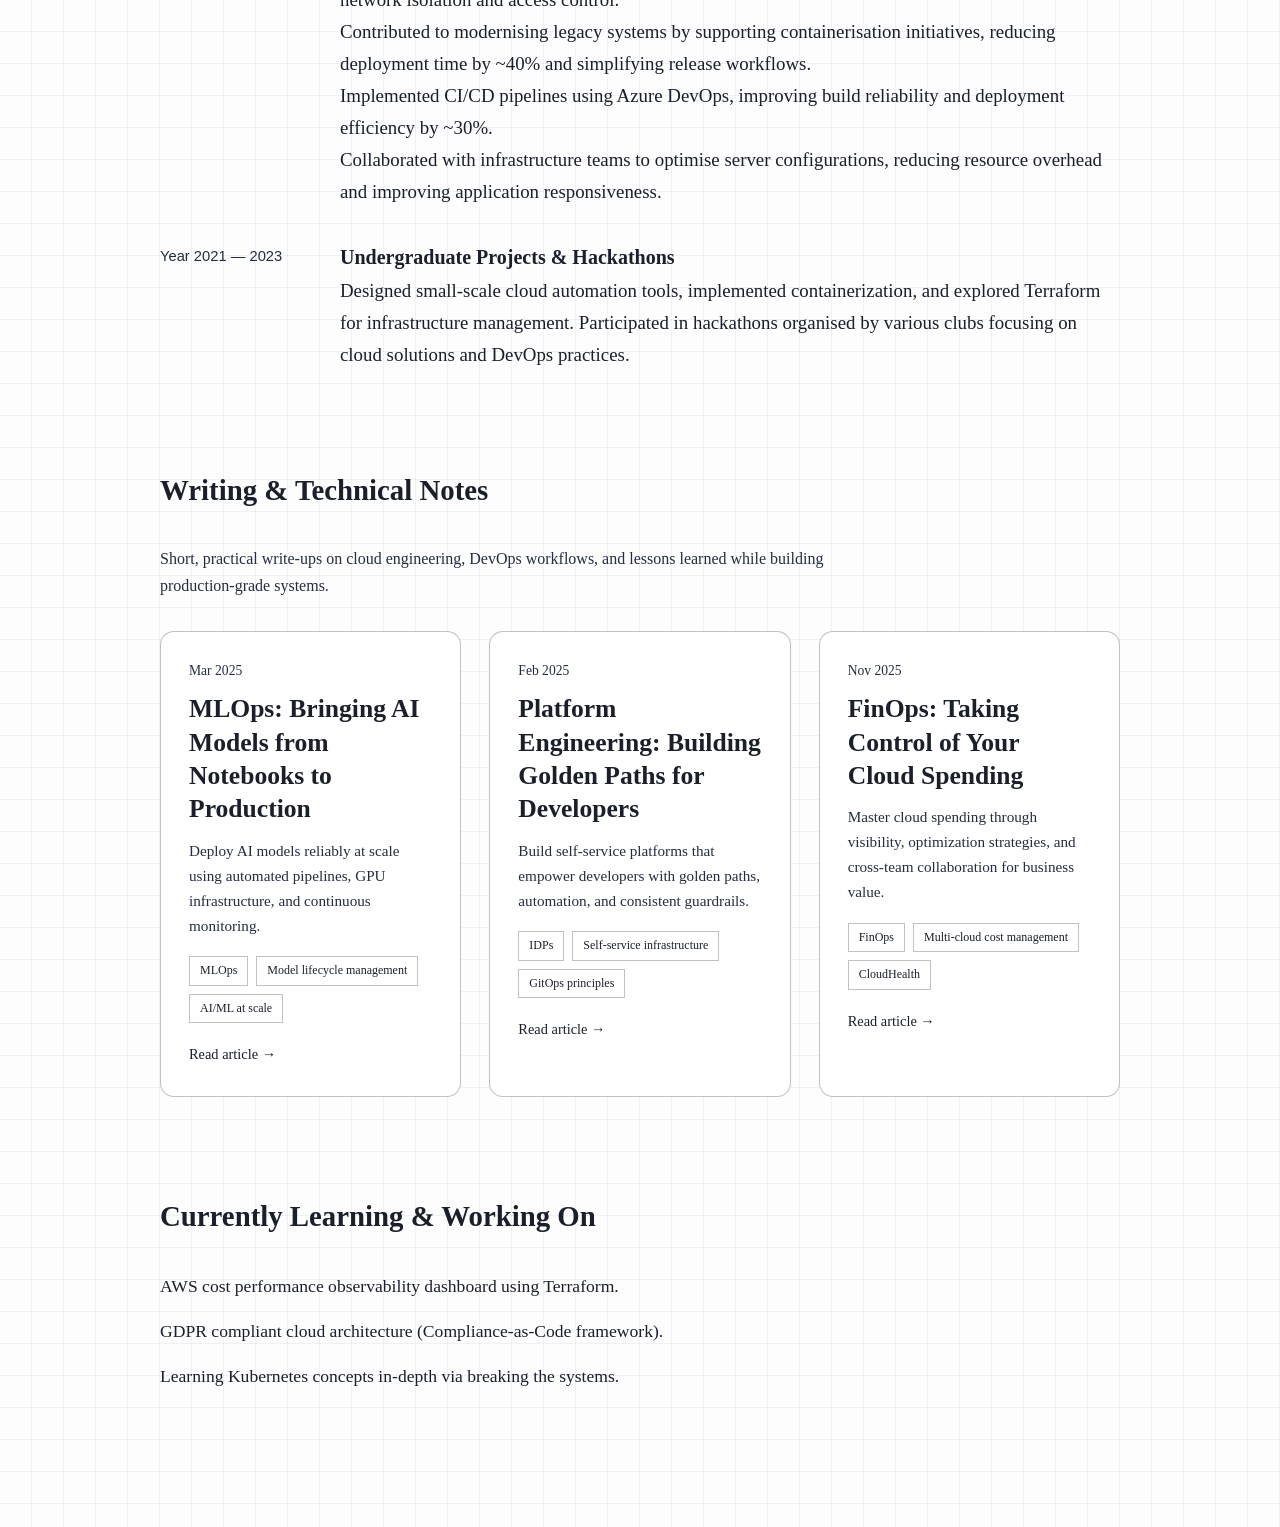
==== commit b87c20be: "Fix paths and update hiring bar text Updated stylesheet link and image source paths, and modified te" ====
--- a/index.html
+++ b/index.html
@@ -43,7 +43,7 @@
   <!-- Fonts are self-hosted (see css/style.css), so visitors' IPs are not sent to Google -->
   <link rel="preload" href="./assets/fonts/cormorant-garamond-latin-600-normal.woff2" as="font" type="font/woff2" crossorigin />
   <link rel="preload" href="./assets/fonts/inter-latin-400-normal.woff2" as="font" type="font/woff2" crossorigin />
-  <link rel="stylesheet" href="./personal-cloud-portfolio-website/css/style.css" />
+  <link rel="stylesheet" href="./css/style.css" />
   <script defer src="./js/filters.js"></script>
 
   <!-- ===================== UMAMI ANALYTICS: ===================== -->
@@ -112,7 +112,7 @@
 
   <!-- Sticky Hiring Bar -->
   <div class="hiring-bar">
-    Open to Graduate / Junior Cloud & DevOps Roles — UK & Europe | No Visa Sponsorship Required till Sept 2028
+    Open to Graduate / Junior Cloud & DevOps Roles - UK & Europe | No Visa Sponsorship Required till Sept 2028
   </div>
 
   <main class="container">
@@ -131,7 +131,7 @@
 
     <div class="hero-image">
       <img 
-        src="assets/shubham-headshot-480.webp"
+        src="./assets/shubham-headshot.png"
         width="360" height="360"
         alt="Shubham Shah | Graduate Cloud & DevOps Engineer"
         loading="eager"
--- a/css/style.css
+++ b/css/style.css
@@ -0,0 +1,766 @@
+/* Self-hosted fonts (same Cormorant Garamond + Inter as before, no request to Google) */
+@font-face { font-family: "Cormorant Garamond"; src: url("../assets/fonts/cormorant-garamond-latin-400-normal.woff2") format("woff2"); font-weight: 400; font-display: swap; }
+@font-face { font-family: "Cormorant Garamond"; src: url("../assets/fonts/cormorant-garamond-latin-500-normal.woff2") format("woff2"); font-weight: 500; font-display: swap; }
+@font-face { font-family: "Cormorant Garamond"; src: url("../assets/fonts/cormorant-garamond-latin-600-normal.woff2") format("woff2"); font-weight: 600; font-display: swap; }
+@font-face { font-family: "Inter"; src: url("../assets/fonts/inter-latin-400-normal.woff2") format("woff2"); font-weight: 400; font-display: swap; }
+@font-face { font-family: "Inter"; src: url("../assets/fonts/inter-latin-500-normal.woff2") format("woff2"); font-weight: 500; font-display: swap; }
+@font-face { font-family: "Inter"; src: url("../assets/fonts/inter-latin-600-normal.woff2") format("woff2"); font-weight: 600; font-display: swap; }
+
+:root {
+  --bg: #fdfdfd;          
+  --surface: #ffffff;      
+  --text: #1a1f2b;        
+  --muted: #252c41;        
+  --accent: #0e1e36;       
+  --border: rgba(22, 32, 51, 0.28); 
+  --glass: rgba(11, 30, 74, 0.55);  
+}
+
+
+* {
+  margin: 0;
+  padding: 0;
+  box-sizing: border-box;
+}
+
+body {
+  background: var(--bg);
+  color: var(--text);
+  font-family: 'Cormorant Garamond', serif;
+  line-height: 1.65;
+}
+
+/* Hiring Bar — Glassmorphed, Rounded, Elevated */
+.hiring-bar {
+  position: sticky;
+  top: 16px; /* space from top */
+  z-index: 1000;
+
+  max-width: 1140px;
+  margin: 0 auto;
+
+  background: linear-gradient(
+    135deg,
+    rgba(221, 228, 232, 0.18),
+    
+  );
+
+  backdrop-filter: blur(14px) saturate(135%);
+  -webkit-backdrop-filter: blur(14px) saturate(135%);
+
+  color: #ff0000;
+  font-family: 'Inter', sans-serif;
+  font-size: 0.87rem;
+  letter-spacing: 0.045em;
+  text-align: center;
+
+  padding: 12px 20px;
+
+  border-radius: 12px;
+  border: 1px solid rgba(0, 0, 0, 0.35);
+
+  box-shadow:
+    0 6px 22px rgba(0, 0, 0, 0.4),
+    inset 0 0 0 1px rgba(255, 255, 255, 0);
+}
+
+
+
+/* Layout */
+.container {
+  max-width: 960px;
+  margin: 0 auto;
+  padding: 0px 0px 120px;
+}
+
+.section {
+  margin-top: 96px;
+}
+
+/* Hero Section */
+.hero {
+  margin: 96px 0 72px;
+}
+
+/* Hero Card */
+.hero-card {
+  display: grid;
+  grid-template-columns: 1.2fr 0.8fr;
+  gap: 48px;
+  align-items: center;
+
+  background: var(--surface);
+  border: 1px solid var(--border);
+  border-radius: 14px;
+
+  padding: 48px;
+}
+
+/* Hero Text */
+.hero-text h1 {
+  font-family: 'Cormorant Garamond', serif;
+  font-size: 3.2rem;
+  font-weight: 600;
+  color: var(--text);
+  margin: 0;
+}
+
+.hero-text .subtitle {
+  max-width: 560px;
+  margin-top: 18px;
+  font-size: 1.15rem;
+  line-height: 1.65;
+  color: var(--muted);
+}
+
+/* Hero Image */
+.hero-image img {
+  width: 100%;
+  max-width: 360px;
+  height: auto;
+  display: block;
+
+  border-radius: 10px;
+  border: 1px solid var(--border);
+}
+
+
+/* Headings */
+h2 {
+  font-size: 1.8rem;
+  margin-bottom: 32px;
+}
+
+h3 {
+  font-size: 1.4rem;
+  margin-bottom: 12px;
+}
+
+/* Grid */
+.grid {
+  display: grid;
+  grid-template-columns: repeat(auto-fit, minmax(280px, 1fr));
+  gap: 32px;
+}
+
+/* Cards */
+.card {
+  background: var(--surface);
+  border: 1px solid var(--border);
+  padding: 26px;
+}
+
+.card p {
+  color: var(--muted);
+  margin-bottom: 16px;
+  font: Inter, sans-serif;
+}
+
+.meta {
+  display: block;
+  font-family: 'Inter', sans-serif;
+  font-size: 0.8rem;
+  color: var(--accent);
+  margin-bottom: 20px;
+}
+
+.project-link {
+  font-family: 'Inter', sans-serif;
+  font-size: 0.85rem;
+  text-decoration: none;
+  color: var(--accent);
+  border-bottom: 1px solid transparent;
+}
+
+.project-link:hover {
+  border-color: var(--accent);
+}
+
+/* Lists */
+.skills,
+.focus {
+  list-style: none;
+}
+
+.skills li,
+.focus li {
+  margin-bottom: 16px;
+  font-size: 1.1rem;
+}
+
+/* Experience List */
+.experience-list {
+  display: flex;
+  flex-direction: column;
+  gap: 32px; /* subtle vertical space between items */
+}
+
+.experience-item {
+  display: flex;
+  gap: 20px; /* space between year and description */
+  align-items: flex-start;
+}
+
+.experience-item .year {
+  flex-shrink: 0;
+  font-family: 'Inter', sans-serif;
+  font-size: 0.85rem;
+  color: var(--muted);
+  white-space: nowrap;
+}
+
+.experience-item p {
+  margin: 0;
+  color: var(--text);
+  line-height: 1.6;
+}
+
+/* Blog Section */
+.section-intro {
+  max-width: 720px;
+  margin-bottom: 32px;
+  color: var(--muted);
+  font-size: 1rem;
+}
+
+.blog-grid {
+  display: grid;
+  grid-template-columns: repeat(auto-fit, minmax(280px, 1fr));
+  gap: 28px;
+}
+
+.blog-card {
+  background: var(--surface);
+  border: 1px solid var(--border);
+  padding: 28px;
+  border-radius: 14px;
+  transition: transform 0.25s ease, box-shadow 0.25s ease;
+}
+
+.blog-card:hover {
+  transform: translateY(-4px);
+  box-shadow: 0 12px 30px rgba(22, 32, 51, 0.08);
+}
+
+.blog-date {
+  display: block;
+  font-size: 0.85rem;
+  color: var(--muted);
+  margin-bottom: 10px;
+}
+
+.blog-card h3 {
+  font-family: "Cormorant Garamond", serif;
+  font-size: 1.6rem;
+  margin-bottom: 12px;
+  line-height: 1.3;
+}
+
+.blog-card p {
+  font-size: 0.95rem;
+  color: var(--muted);
+  margin-bottom: 18px;
+}
+
+.blog-tags {
+  display: flex;
+  flex-wrap: wrap;
+  gap: 8px;
+  margin-bottom: 18px;
+}
+
+.blog-tags span {
+  font-size: 0.75rem;
+  padding: 4px 10px;
+  border: 1px solid var(--border);
+  background: #ffffff;
+  color: var(--text);
+}
+
+.blog-link {
+  font-size: 0.9rem;
+  text-decoration: none;
+  color: var(--text);
+  border-bottom: 1px solid transparent;
+  transition: border-color 0.2s ease;
+}
+
+.blog-link:hover {
+  border-color: var(--text);
+}
+
+/* Mobile tweaks */
+@media (max-width: 480px) {
+  .blog-card {
+    padding: 22px;
+  }
+
+  .blog-card h3 {
+    font-size: 1.4rem;
+  }
+}
+
+/* Hire Me CTA */
+.hire-me {
+  position: fixed;
+  bottom: 100px;
+  right: 28px;
+  max-width: 320px;
+  padding: 22px 24px;
+  background: rgba(255, 255, 255, 0.82);
+  backdrop-filter: blur(18px);
+  border: 1px solid rgba(22, 32, 51, 0.35);
+  border-radius: 14px;
+  box-shadow: 0 20px 40px rgba(22, 32, 51, 0.12);
+
+  opacity: 0;
+  transform: translateY(10px);
+  pointer-events: none;
+  transition: all 0.3s ease;
+}
+
+/* Show on hover (desktop intent) */
+body:hover .hire-me {
+  opacity: 1;
+  transform: translateY(0);
+  pointer-events: auto;
+}
+
+/* Title */
+.hire-title {
+  font-size: 1.1rem;
+  font-weight: 600;
+  color: var(--text);
+  margin-bottom: 8px;
+  letter-spacing: 0.2px;
+}
+
+/* Body text */
+.hire-text {
+  font-size: 0.90rem;
+  color: var(--muted);
+  line-height: 1.5;
+  margin-bottom: 14px;
+}
+
+/* CTA link */
+.hire-link {
+  font-size: 0.90rem;
+  font-weight: 500;
+  color: #ff2222;
+  text-decoration: none;
+  border-bottom: 1px solid rgba(31, 58, 138, 0.3);
+  padding-bottom: 2px;
+  transition: color 0.2s ease, border-color 0.2s ease;
+}
+
+.hire-link:hover {
+  color: #1a2f6b;
+  border-bottom-color: #1a2f6b;
+}
+
+/* Disable on mobile */
+@media (max-width: 768px) {
+  .hire-me {
+    display: none;
+  }
+}
+
+
+/* Floating Glass Island */
+.floating-links {
+  position: fixed;
+  bottom: 24px;
+  left: 50%;
+  transform: translateX(-50%);
+  background: linear-gradient(
+    135deg,
+    rgba(255,255,255,0.25),
+    rgba(255,255,255,0.08)
+  );
+  backdrop-filter: blur(18px) saturate(140%);
+  -webkit-backdrop-filter: blur(18px) saturate(140%);
+  border: 1px solid rgba(15, 32, 74, 0.9);
+  border-radius: 16px;
+  padding: 14px 22px;
+  display: flex;
+  gap: 14px;
+  align-items: center;
+  font-family: 'Inter', sans-serif;
+  font-size: 0.85rem;
+  box-shadow:
+    0 8px 30px rgba(0, 0, 0, 0.45),
+    inset 0 0 0 1px rgba(255, 255, 255, 0.12);
+}
+
+.floating-links a {
+  text-decoration: none;
+  color: var(--text);
+  font-weight: 500;
+}
+
+.arrow {
+  color: rgba(0, 0, 0, 0.7);
+}
+
+.arrow.rotate {
+  transform: rotate(45deg);
+}
+
+/* =========================
+   Notes / Blog Page (Refined)
+   ========================= */
+
+.blog-page {
+  max-width: 960px;
+  margin: 40px auto 140px;
+  padding: 0 20px;
+}
+
+/* Title */
+.blog-title {
+  font-size: 2.8rem;
+  font-weight: 600;
+  color: var(--text);
+  margin-bottom: 6px;
+}
+
+/* Meta */
+.blog-meta {
+  font-family: "Inter", sans-serif;
+  font-size: 0.85rem;
+  color: var(--muted);
+  letter-spacing: 0.03em;
+  margin-bottom: 42px;
+}
+
+/* Content Card */
+.blog-body {
+  background: var(--surface);
+  border: 1px solid var(--border);
+  border-radius: 16px;
+  padding: 48px 52px;
+}
+
+/* Paragraphs */
+.blog-body p {
+  font-family: "Inter", sans-serif;
+  font-size: 0.95rem;
+  line-height: 1.75;
+  color: var(--text);
+  margin-bottom: 10px;
+}
+
+/* Section Headings */
+.blog-body h2 {
+  font-family: "Inter", sans-serif;
+  font-size: 1rem;
+  font-weight: 600;
+  letter-spacing: 0.04em;
+  text-transform: uppercase;
+  color: var(--accent);
+  margin: 52px 0 14px;
+}
+
+.blog-body h3 {
+  font-family: "Inter", sans-serif;
+  font-size: 0.95rem;
+  font-weight: 600;
+  color: var(--text);
+  margin: 34px 0 12px;
+}
+
+/* Lists */
+.blog-body ul {
+  margin: 14px 0 26px 20px;
+  padding: 0;
+}
+
+.blog-body li {
+  font-family: "Inter", sans-serif;
+  font-size: 0.9rem;
+  line-height: 1.65;
+  color: var(--text);
+  margin-bottom: 10px;
+}
+
+/* Soft Divider */
+.blog-divider {
+  height: 1px;
+  background: linear-gradient(
+    to right,
+    transparent,
+    var(--border),
+    transparent
+  );
+  margin: 48px 0;
+}
+
+/* CTA */
+.blog-cta {
+  margin-top: 56px;
+  padding-top: 28px;
+  border-top: 1px solid var(--border);
+}
+
+.blog-cta p {
+  font-family: "Inter", sans-serif;
+  font-size: 0.9rem;
+  color: var(--muted);
+  margin-bottom: 10px;
+}
+
+.blog-cta a {
+  font-family: "Inter", sans-serif;
+  font-size: 0.9rem;
+  font-weight: 500;
+  color: var(--accent);
+  text-decoration: none;
+  border-bottom: 1px solid rgba(14, 30, 54, 0.35);
+  padding-bottom: 2px;
+  transition: border-color 0.2s ease;
+}
+
+.blog-cta a:hover {
+  border-bottom-color: var(--accent);
+}
+
+/* =========================
+   Mobile Refinement
+   ========================= */
+
+@media (max-width: 768px) {
+  .blog-title {
+    font-size: 2.2rem;
+  }
+
+  .blog-body {
+    padding: 34px 26px;
+  }
+
+  .blog-meta {
+    margin-bottom: 32px;
+  }
+}
+
+@media (max-width: 480px) {
+  .blog-title {
+    font-size: 2rem;
+  }
+
+  .blog-body {
+    padding: 28px 22px;
+  }
+}
+
+
+/* ----------------------------
+   Mobile Optimisation
+-----------------------------*/
+
+@media (max-width: 768px) {
+
+  .container {
+    padding: 0px 24px 100px;
+  }
+
+  .hiring-bar {
+    top: 12px;
+    margin: 0 16px;
+    font-size: 0.75rem;
+    padding: 10px 16px;
+  }
+
+  .hero {
+    margin: 64px 0 56px;
+  }
+
+  .hero-card {
+    grid-template-columns: 1fr;
+    gap: 32px;
+    padding: 32px;
+    text-align: center;
+  }
+
+  .hero-text h1 {
+    font-size: 2.4rem;
+  }
+
+  .hero-text .subtitle {
+    margin: 14px auto 0;
+    font-size: 1rem;
+  }
+
+  .hero-image img {
+    max-width: 260px;
+    margin: 0 auto;
+  }
+
+  .subtitle {
+    font-size: 1.05rem;
+  }
+
+  .section {
+    margin-top: 72px;
+  }
+
+  h2 {
+    font-size: 1.5rem;
+    margin-bottom: 24px;
+  }
+
+  h3 {
+    font-size: 1.25rem;
+  }
+
+  .card {
+    padding: 22px;
+  }
+
+  .skills li,
+  .focus li {
+    font-size: 1rem;
+  }
+
+  .experience {
+    flex-direction: inherit;
+    gap: 8px;
+  }
+
+  .experience-item {
+    flex-wrap: wrap;
+  }
+
+  .floating-links {
+    backdrop-filter: blur(14px) saturate(130%);
+    padding: 12px 18px;
+    font-size: 0.8rem;
+    /* flex-wrap: wrap; */
+    justify-content: center;
+  }
+}
+
+@media (max-width: 480px) {
+
+  .hero h1 {
+    font-size: 2.1rem;
+  }
+
+  .subtitle {
+    font-size: 1rem;
+  }
+
+  .floating-links {
+    bottom: 16px;
+  }
+}
+
+
+/* =========================
+   Blueprint grid background
+   ========================= */
+body {
+  background-color: var(--bg);
+  background-image:
+    linear-gradient(rgba(14, 30, 54, 0.055) 1px, transparent 1px),
+    linear-gradient(90deg, rgba(14, 30, 54, 0.055) 1px, transparent 1px);
+  background-size: 32px 32px;
+  background-position: -1px -1px;
+}
+
+/* =========================
+   Project filters
+   ========================= */
+.project-filters {
+  display: flex;
+  flex-wrap: wrap;
+  gap: 8px;
+  margin: -14px 0 28px;
+}
+
+.project-filters button {
+  font-family: 'Inter', sans-serif;
+  font-size: 0.78rem;
+  padding: 5px 12px;
+  border: 1px solid var(--border);
+  background: var(--surface);
+  color: var(--text);
+  cursor: pointer;
+  transition: background-color 0.2s ease, color 0.2s ease, border-color 0.2s ease;
+}
+
+.project-filters button:hover {
+  border-color: var(--accent);
+}
+
+.project-filters button.is-on {
+  background: var(--accent);
+  border-color: var(--accent);
+  color: #ffffff;
+}
+
+.project-filters button:focus-visible {
+  outline: 2px solid var(--accent);
+  outline-offset: 2px;
+}
+
+.card[hidden] {
+  display: none;
+}
+
+/* Back link on article pages */
+.blog-back {
+  display: inline-block;
+  margin-bottom: 28px;
+  font-family: 'Inter', sans-serif;
+  font-size: 0.85rem;
+  color: var(--accent);
+  text-decoration: none;
+  border-bottom: 1px solid transparent;
+}
+
+.blog-back:hover {
+  border-color: var(--accent);
+}
+
+/* 404 page */
+.notfound {
+  min-height: 70vh;
+  display: grid;
+  place-content: center;
+  gap: 14px;
+  padding: 0 24px;
+}
+
+.notfound h1 {
+  font-size: 4rem;
+  font-weight: 600;
+}
+
+.notfound a {
+  font-family: 'Inter', sans-serif;
+  color: var(--accent);
+}
+
+/* Larger, easier-to-read experience text */
+.experience-item p {
+  font-size: 1.18rem;
+  line-height: 1.7;
+}
+
+.experience-item p b {
+  font-size: 1.25rem;
+}
+
+.experience-item .year {
+  font-size: 0.92rem;
+  padding-top: 4px;
+  width: 160px;
+}
+
+@media (max-width: 768px) {
+  .experience-item p { font-size: 1.1rem; }
+  .experience-item p b { font-size: 1.15rem; }
+  .experience-item { flex-direction: column; gap: 6px; }
+  .experience-item .year { width: auto; }
+}
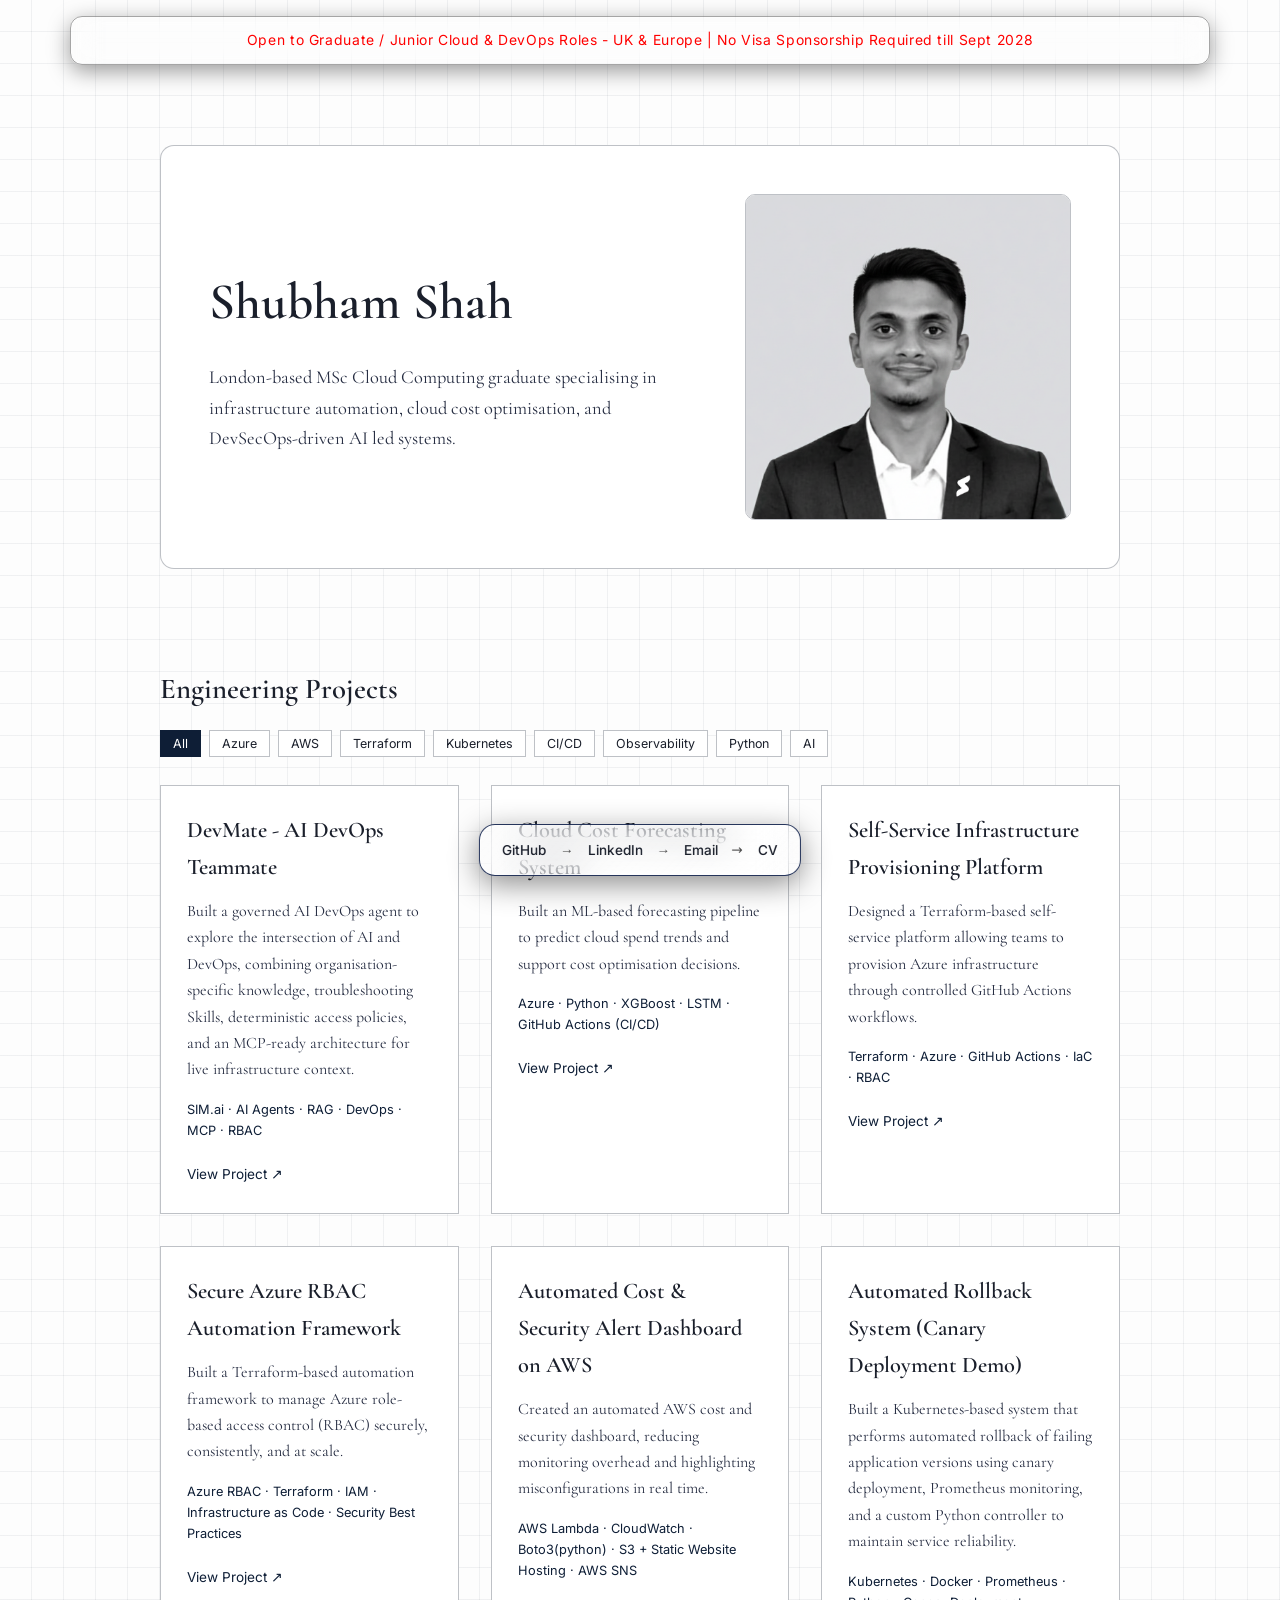
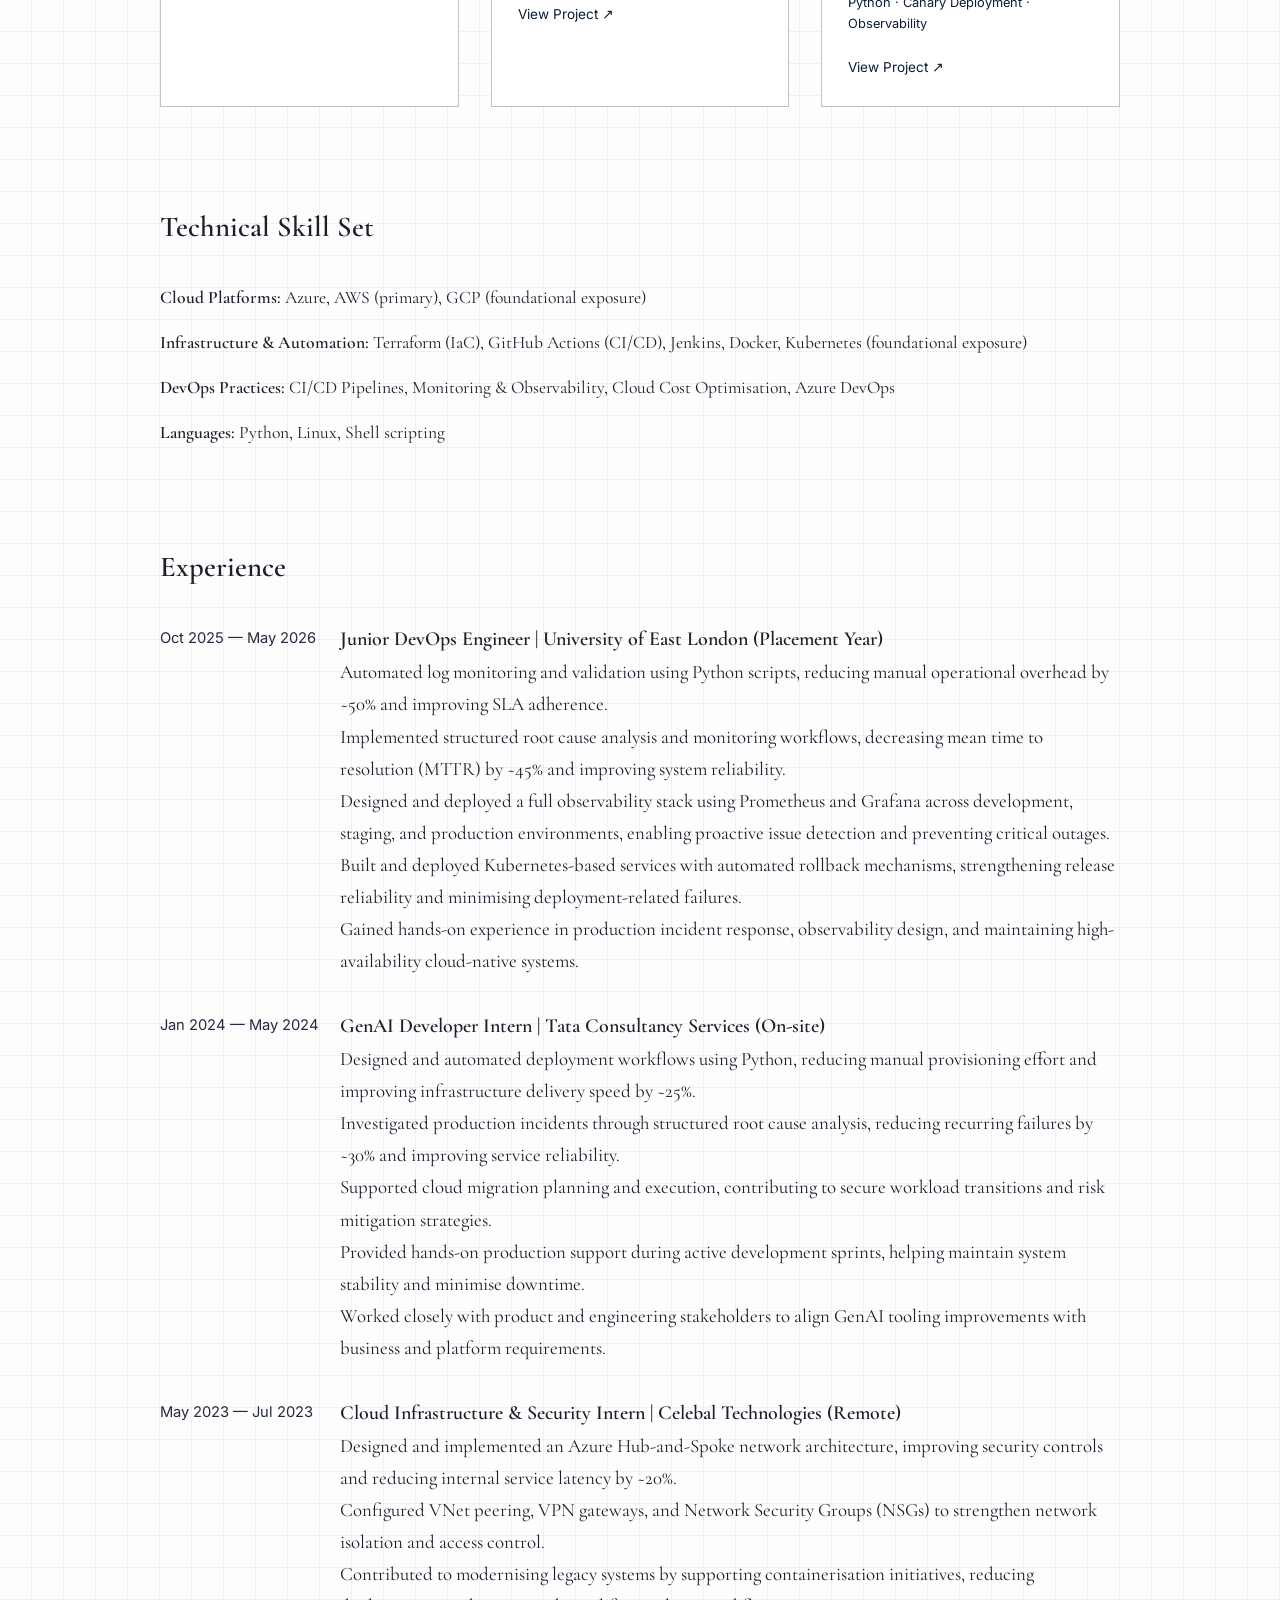
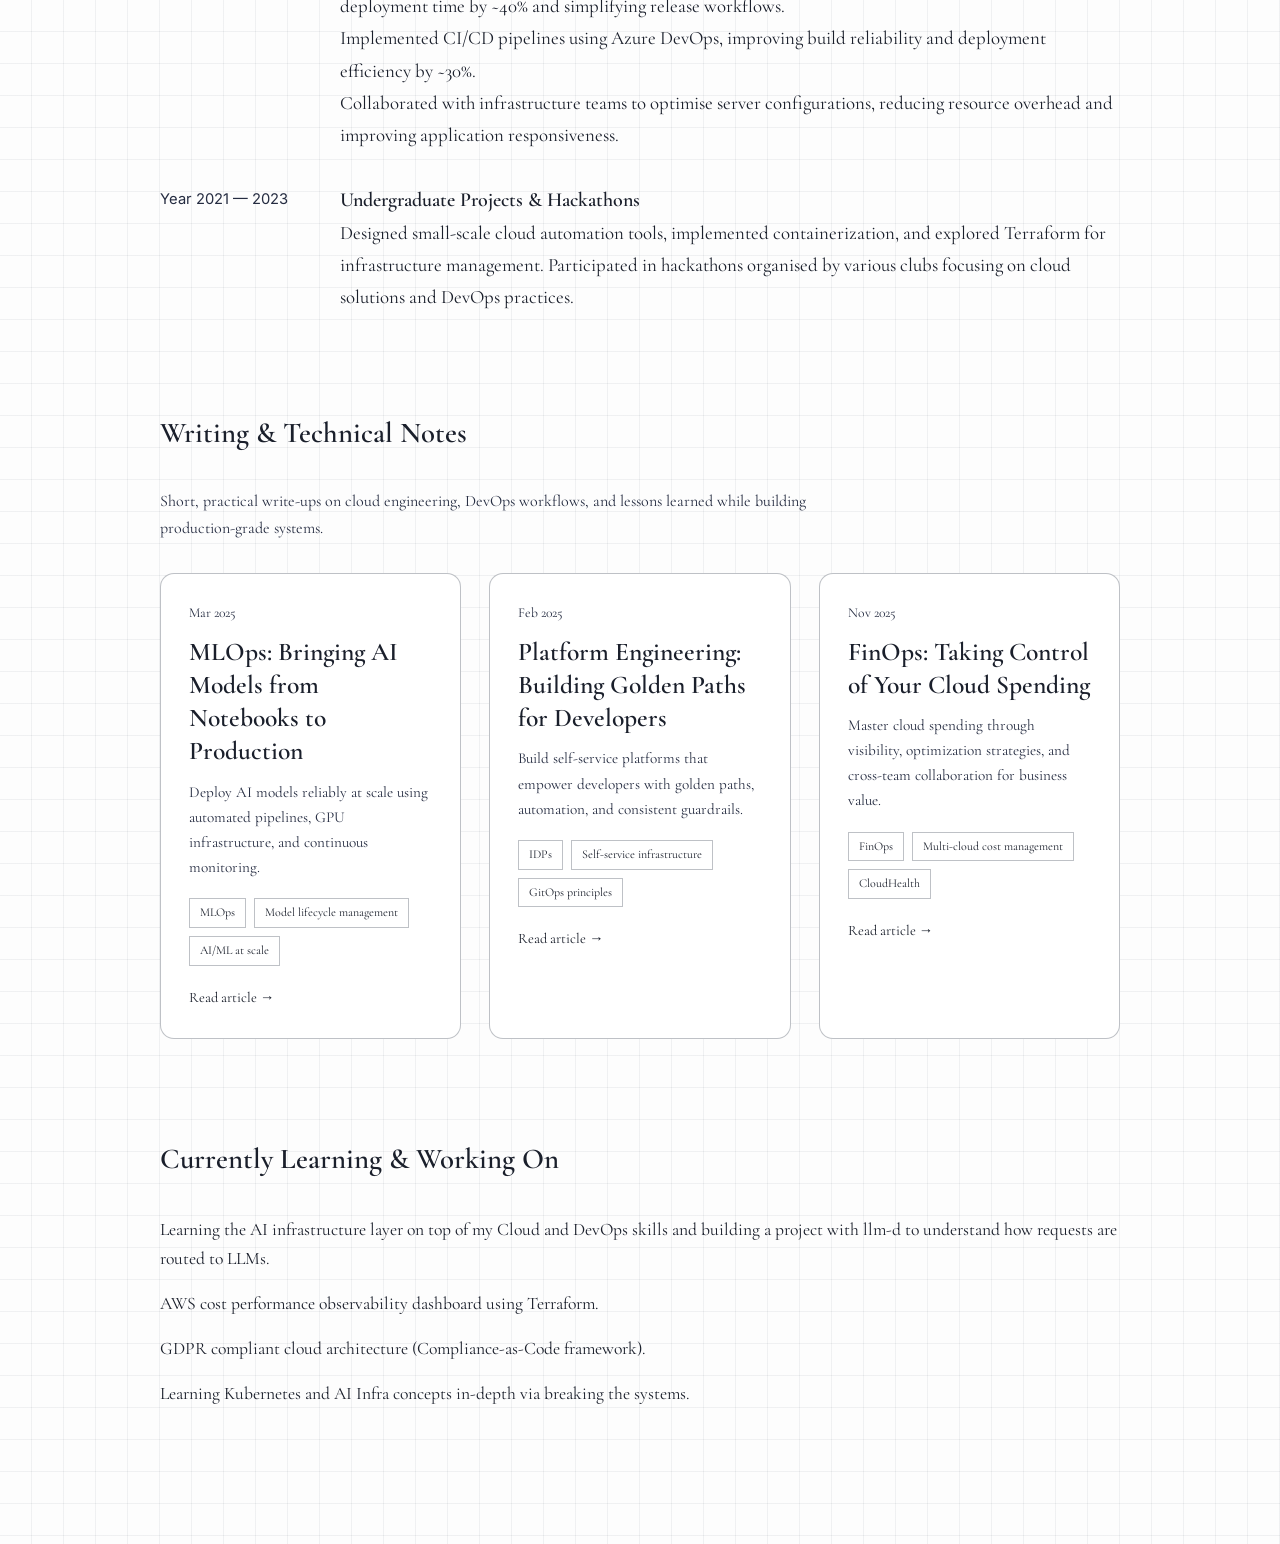
==== commit a70fc99a: "Enhance skills and learning focus in index.html Updated skills and knowledge areas in the JSON-LD st" ====
--- a/index.html
+++ b/index.html
@@ -96,7 +96,7 @@
           ],
           "skills": "Microsoft Azure, AWS, Terraform, GitHub Actions, Azure DevOps, Jenkins, Docker, Kubernetes, Prometheus, Grafana, Python, Linux, Shell scripting, CI/CD, Infrastructure as Code, Cloud cost optimisation, Observability, RBAC"
         },
-        "knowsAbout": ["Cloud computing", "DevOps", "Microsoft Azure", "Amazon Web Services", "Terraform", "Infrastructure as Code", "CI/CD", "GitHub Actions", "Kubernetes", "Docker", "Prometheus", "Grafana", "Observability", "FinOps", "Cloud cost optimisation", "Platform engineering", "MLOps", "DevSecOps", "AI agents", "Python", "Linux"],
+        "knowsAbout": ["Cloud computing", "DevOps", "Microsoft Azure", "Amazon Web Services", "Terraform", "Infrastructure as Code", "CI/CD", "GitHub Actions", "Kubernetes", "Docker", "Prometheus", "Grafana", "Observability", "FinOps", "Cloud cost optimisation", "Platform engineering", "MLOps", "DevSecOps", "AI agents", "AI infrastructure", "LLM serving", "llm-d", "Python", "Linux"],
         "sameAs": [
           "https://www.linkedin.com/in/shubhamshah30",
           "https://github.com/Shubham3062",
@@ -428,9 +428,10 @@
       <h2>Currently Learning & Working On</h2>
 
       <ul class="focus">
+        <li>Learning the AI infrastructure layer on top of my Cloud and DevOps skills and building a project with llm-d to understand how requests are routed to LLMs.</li>
         <li>AWS cost performance observability dashboard using Terraform.</li>
         <li>GDPR compliant cloud architecture (Compliance-as-Code framework).</li>
-        <li>Learning Kubernetes concepts in-depth via breaking the systems.</li>
+        <li>Learning Kubernetes and AI Infra concepts in-depth via breaking the systems.</li>
       </ul>
     </section>
 
